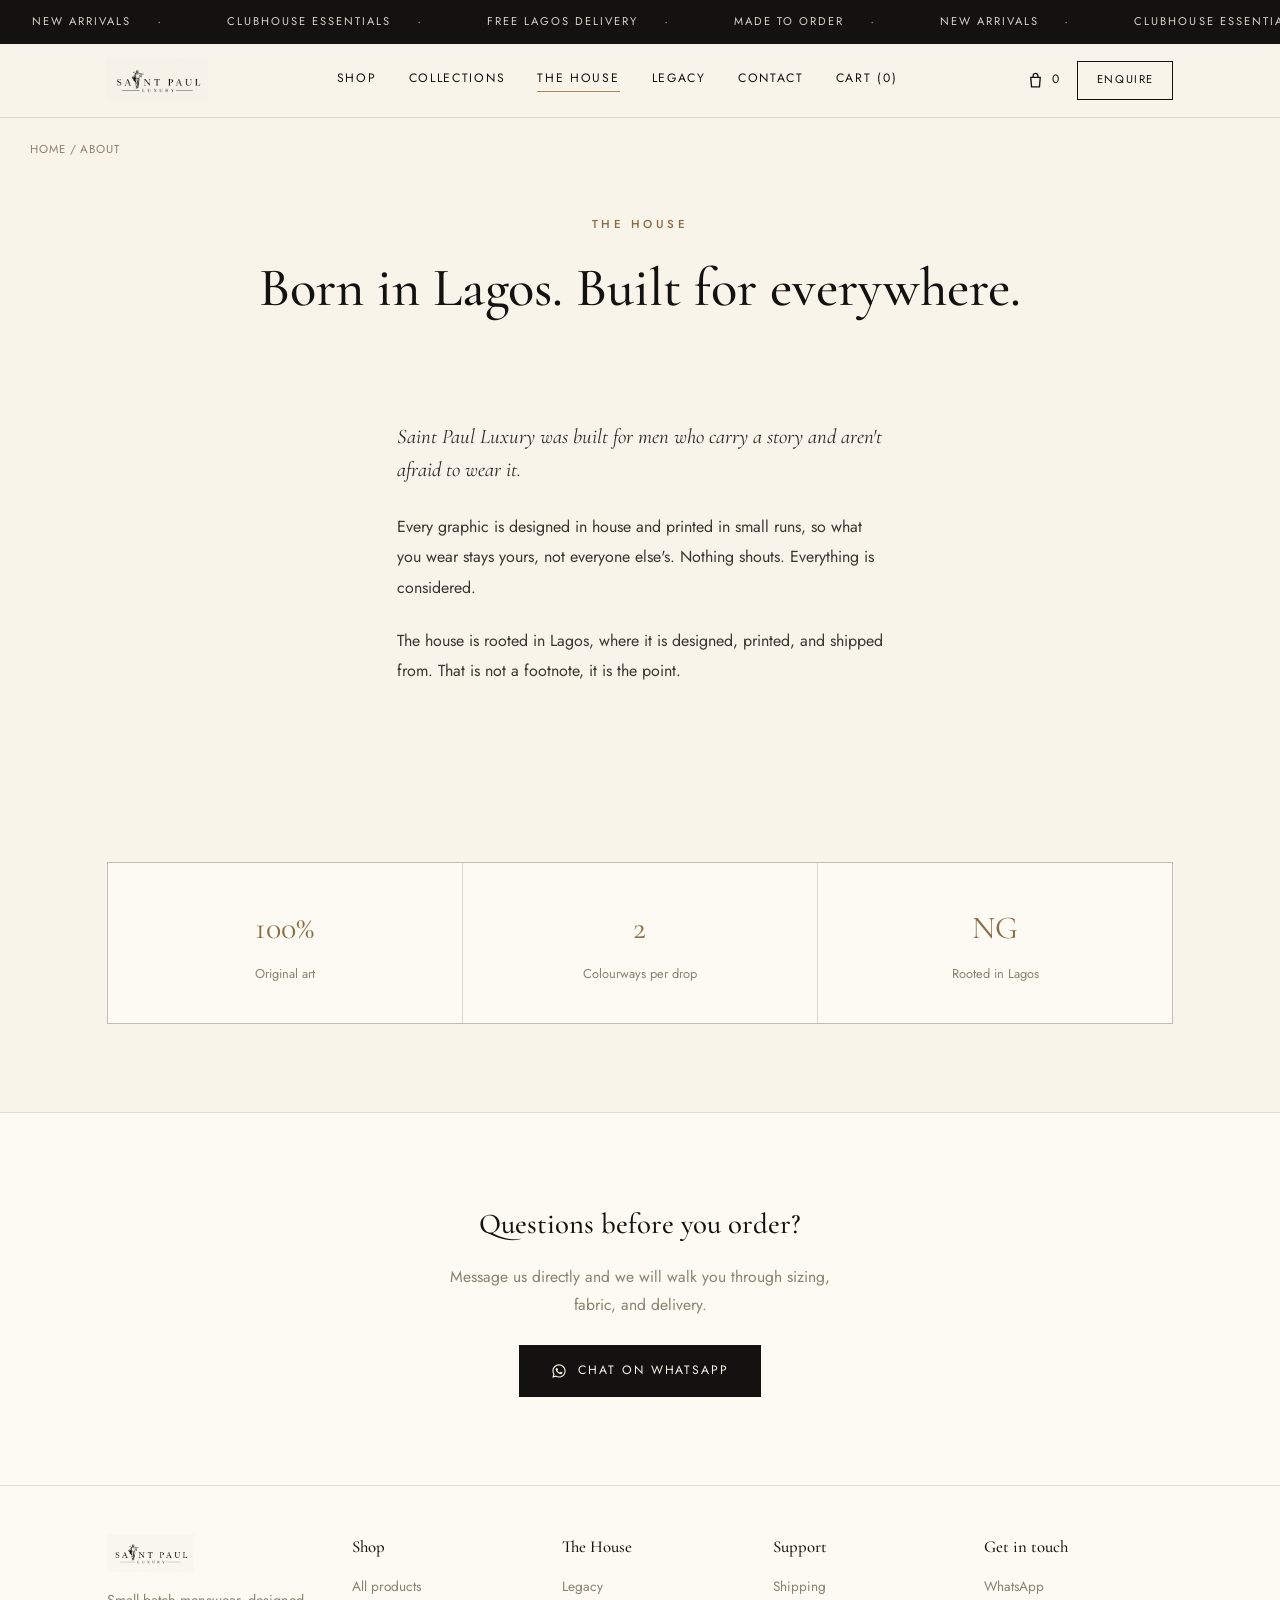
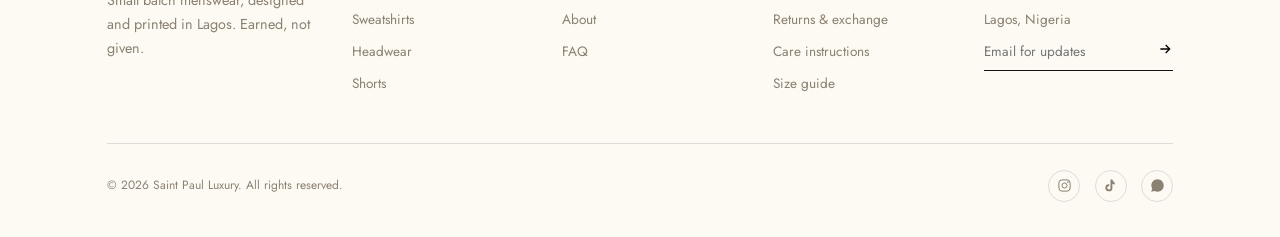
==== about.html @ 24fced13 "Add files via upload" ====
<!DOCTYPE html>
<html lang="en">
<head>
<meta charset="UTF-8">
<meta name="viewport" content="width=device-width, initial-scale=1.0">
<title>About | Saint Paul Luxury</title>
<meta name="description" content="Saint Paul Luxury is a small-batch menswear house designed and printed in Lagos.">
<meta property="og:title" content="About | Saint Paul Luxury">
<meta property="og:description" content="Saint Paul Luxury is a small-batch menswear house designed and printed in Lagos.">
<meta property="og:type" content="website">
<meta property="og:image" content="assets/images/emblem-master.png">
<meta name="twitter:card" content="summary_large_image">
<link rel="preconnect" href="https://fonts.googleapis.com">
<link rel="preconnect" href="https://fonts.gstatic.com" crossorigin>
<link href="https://fonts.googleapis.com/css2?family=Cormorant+Garamond:ital,wght@0,400;0,500;0,600;1,400;1,500&family=Jost:wght@300;400;500;600&display=swap" rel="stylesheet">
<link rel="stylesheet" href="assets/style.css">

</head>
<body>
<a class="skip-link" href="#main">Skip to content</a>
<div class="announce" aria-hidden="true">
  <div class="announce-track">
    <span>New arrivals</span><span>Clubhouse essentials</span><span>Free Lagos delivery</span><span>Made to order</span>
    <span>New arrivals</span><span>Clubhouse essentials</span><span>Free Lagos delivery</span><span>Made to order</span>
  </div>
</div>
<header>
  <div class="container">
    <nav>
      <a class="nav-mark" href="index.html" aria-label="Saint Paul Luxury home">
        <img src="assets/images/logo.png" alt="Saint Paul Luxury">
      </a>
      <div class="nav-links" id="navLinks">
        <a href="shop.html">Shop</a>
        <a href="shop.html">Collections</a>
        <a href="about.html" aria-current="page">The House</a>
        <a href="legacy.html">Legacy</a>
        <a href="https://wa.me/2347046672338" target="_blank" rel="noopener">Contact</a>
        <a href="cart.html">Cart (<span data-cart-count>0</span>)</a>
      </div>
      <div class="nav-right">
        <a class="cart-link" href="cart.html" aria-label="View cart">
          <svg viewBox="0 0 24 24" width="19" height="19" fill="none" stroke="currentColor" stroke-width="1.7"><path d="M6 8h12l-1 12H7L6 8Z"/><path d="M9 8V6a3 3 0 0 1 6 0v2"/></svg>
          <span data-cart-count>0</span>
        </a>
        <a class="nav-cta" href="https://wa.me/2347046672338" target="_blank" rel="noopener">Enquire</a>
        <button class="menu-toggle" id="menuToggle" aria-label="Open menu" aria-expanded="false" aria-controls="navLinks"><span></span><span></span><span></span></button>
      </div>
    </nav>
  </div>
</header>

<main id="main">

<div class="container breadcrumb"><a href="index.html">Home</a> / About</div>
<section class="page-hero" style="padding-bottom:0;">
  <span class="eyebrow">The House</span>
  <h1 class="display">Born in Lagos. Built for everywhere.</h1>
</section>

<section class="reveal">
  <div class="container" style="max-width:640px;">
    <p style="font-family:'Cormorant Garamond',serif; font-style:italic; font-size:1.3rem; line-height:1.6; color:#2a2825;">Saint Paul Luxury was built for men who carry a story and aren't afraid to wear it.</p>
    <p style="margin-top:1.6rem; color:#3a3733; font-size:1rem; line-height:1.9;">Every graphic is designed in house and printed in small runs, so what you wear stays yours, not everyone else's. Nothing shouts. Everything is considered.</p>
    <p style="margin-top:1.4rem; color:#3a3733; font-size:1rem; line-height:1.9;">The house is rooted in Lagos, where it is designed, printed, and shipped from. That is not a footnote, it is the point.</p>
  </div>
</section>

<section class="reveal">
  <div class="container">
    <div class="proof-grid" style="grid-template-columns:repeat(3,1fr);">
      <div class="proof-tile" style="aspect-ratio:auto; padding:2.4rem 1.4rem;">
        <p style="font-family:'Cormorant Garamond',serif; font-size:2rem; color:var(--gold-deep); max-width:none;">100%</p>
        <p style="max-width:none;">Original art</p>
      </div>
      <div class="proof-tile" style="aspect-ratio:auto; padding:2.4rem 1.4rem;">
        <p style="font-family:'Cormorant Garamond',serif; font-size:2rem; color:var(--gold-deep); max-width:none;">2</p>
        <p style="max-width:none;">Colourways per drop</p>
      </div>
      <div class="proof-tile" style="aspect-ratio:auto; padding:2.4rem 1.4rem;">
        <p style="font-family:'Cormorant Garamond',serif; font-size:2rem; color:var(--gold-deep); max-width:none;">NG</p>
        <p style="max-width:none;">Rooted in Lagos</p>
      </div>
    </div>
  </div>
</section>

<section class="reveal" style="background:var(--paper); border-top:1px solid var(--line); text-align:center;">
  <div class="container" style="max-width:560px;">
    <h2 class="display" style="font-size:1.8rem; margin-bottom:1rem;">Questions before you order?</h2>
    <p style="color:var(--stone); font-size:0.98rem; line-height:1.8;">Message us directly and we will walk you through sizing, fabric, and delivery.</p>
    <a class="btn btn-dark" href="https://wa.me/2347046672338" target="_blank" rel="noopener" style="margin-top:1.6rem;"><svg viewBox="0 0 24 24" fill="currentColor"><path d="M12.04 2C6.58 2 2.13 6.45 2.13 11.91c0 1.75.46 3.45 1.32 4.95L2 22l5.29-1.39a9.9 9.9 0 0 0 4.75 1.21h.01c5.46 0 9.9-4.45 9.9-9.91C21.96 6.45 17.51 2 12.04 2m0 18.13h-.01a8.2 8.2 0 0 1-4.19-1.15l-.3-.18-3.12.82.83-3.04-.2-.31a8.2 8.2 0 0 1-1.26-4.36c0-4.54 3.7-8.24 8.26-8.24 2.2 0 4.27.86 5.83 2.42a8.18 8.18 0 0 1 2.42 5.83c0 4.55-3.71 8.25-8.26 8.25m4.52-6.16c-.25-.12-1.47-.72-1.69-.81-.23-.08-.4-.12-.56.13-.17.25-.64.81-.79.97-.14.17-.29.19-.54.06-.25-.12-1.05-.38-1.99-1.22-.74-.65-1.23-1.46-1.38-1.71-.14-.25-.02-.38.11-.5.11-.11.25-.29.37-.43.13-.14.17-.25.25-.41.08-.17.04-.31-.02-.44-.06-.12-.56-1.34-.76-1.84-.2-.48-.41-.42-.56-.42-.14-.01-.31-.01-.48-.01-.17 0-.44.06-.67.31-.23.25-.87.85-.87 2.08 0 1.22.89 2.4 1.02 2.57.12.17 1.75 2.67 4.24 3.74.59.26 1.05.41 1.41.52.59.19 1.13.16 1.55.1.47-.07 1.47-.6 1.68-1.18.21-.58.21-1.08.14-1.18-.06-.11-.23-.17-.48-.29"/></svg> Chat on WhatsApp</a>
  </div>
</section>

</main>
<footer>
  <div class="container">
    <div class="foot-top">
      <div class="foot-brand">
        <img src="assets/images/logo.png" alt="Saint Paul Luxury">
        <p>Small batch menswear, designed and printed in Lagos. Earned, not given.</p>
      </div>
      <div class="foot-col">
        <h4>Shop</h4>
        <a href="shop.html">All products</a>
        <a href="shop.html?category=Sweatshirts">Sweatshirts</a>
        <a href="shop.html?category=Headwear">Headwear</a>
        <a href="shop.html?category=Shorts">Shorts</a>
      </div>
      <div class="foot-col">
        <h4>The House</h4>
        <a href="legacy.html">Legacy</a>
        <a href="about.html">About</a>
        <a href="info.html#faq">FAQ</a>
      </div>
      <div class="foot-col">
        <h4>Support</h4>
        <a href="info.html#shipping">Shipping</a>
        <a href="info.html#returns">Returns &amp; exchange</a>
        <a href="info.html#care">Care instructions</a>
        <a href="info.html#size-guide">Size guide</a>
      </div>
      <div class="foot-col">
        <h4>Get in touch</h4>
        <a href="https://wa.me/2347046672338" target="_blank" rel="noopener">WhatsApp</a>
        <span>Lagos, Nigeria</span>
        <div class="foot-newsletter">
          <label for="newsletter-email" class="sr-only" style="position:absolute;left:-9999px;">Email address</label>
          <input id="newsletter-email" type="email" placeholder="Email for updates" aria-label="Email for updates">
          <button type="button" aria-label="Subscribe">
            <svg viewBox="0 0 24 24" width="16" height="16" fill="none" stroke="currentColor" stroke-width="2"><path d="M5 12h14M13 6l6 6-6 6"/></svg>
          </button>
        </div>
      </div>
    </div>
    <div class="foot-bottom">
      <span>&copy; 2026 Saint Paul Luxury. All rights reserved.</span>
      <div class="foot-social">
        <a href="https://www.instagram.com/saint.paulluxury" target="_blank" rel="noopener" aria-label="Instagram">
          <svg viewBox="0 0 24 24" fill="none" stroke="currentColor" stroke-width="1.6"><rect x="3" y="3" width="18" height="18" rx="5"/><circle cx="12" cy="12" r="4"/><circle cx="17.5" cy="6.5" r="0.6" fill="currentColor"/></svg>
        </a>
        <a href="https://www.tiktok.com/@saint.paul.luxury" target="_blank" rel="noopener" aria-label="TikTok">
          <svg viewBox="0 0 24 24" fill="currentColor"><path d="M16.6 5.1c-.9-.6-1.5-1.6-1.6-2.7h-3v13.4a2.6 2.6 0 1 1-1.9-2.5v-3.1a5.6 5.6 0 1 0 4.9 5.6V9.3a6.9 6.9 0 0 0 3.9 1.2V7.5a4 4 0 0 1-2.3-2.4Z"/></svg>
        </a>
        <a href="https://wa.me/2347046672338" target="_blank" rel="noopener" aria-label="WhatsApp">
          <svg viewBox="0 0 24 24" fill="currentColor"><path d="M12.04 2C6.58 2 2.13 6.45 2.13 11.91c0 1.75.46 3.45 1.32 4.95L2 22l5.29-1.39a9.9 9.9 0 0 0 4.75 1.21h.01c5.46 0 9.9-4.45 9.9-9.91C21.96 6.45 17.51 2 12.04 2"/></svg>
        </a>
      </div>
    </div>
  </div>
</footer>

<script src="assets/products.js"></script>
<script src="assets/main.js"></script>

</body>
</html>
---- assets/style.css ----
:root{
  --ink:#141210;
  --ivory:#F8F4EA;
  --paper:#FCFAF3;
  --gold:#A9865B;
  --gold-deep:#8A6C45;
  --stone:#8B8172;
  --line: rgba(20,18,16,0.13);
  --line-ivory: rgba(248,244,234,0.2);
  --maxw:1220px;
}
*{margin:0;padding:0;box-sizing:border-box;}
html{scroll-behavior:smooth;}
body{
  background:var(--ivory);
  color:var(--ink);
  font-family:'Jost', sans-serif;
  font-weight:400;
  overflow-x:hidden;
  -webkit-font-smoothing:antialiased;
  line-height:1.6;
}
::selection{background:var(--gold); color:var(--ivory);}
a{color:inherit; text-decoration:none;}
img{display:block; max-width:100%;}
button{font-family:inherit; cursor:pointer; background:none; border:none;}
ul{list-style:none;}

.container{width:100%; max-width:var(--maxw); margin:0 auto; padding:0 6vw;}
.display{font-family:'Cormorant Garamond', serif; font-weight:500;}
.eyebrow{font-size:0.72rem; letter-spacing:0.3em; text-transform:uppercase; color:var(--gold-deep); font-weight:500;}

.divider{display:flex; align-items:center; justify-content:center; gap:0.9rem; margin:1.1rem 0;}
.divider span.rule{width:36px; height:1px; background:var(--gold);}
.divider span.mark{color:var(--gold); font-size:0.9rem;}

.reveal{opacity:0; transform:translateY(24px); transition:opacity 0.9s cubic-bezier(0.16,1,0.3,1), transform 0.9s cubic-bezier(0.16,1,0.3,1);}
.reveal.is-visible{opacity:1; transform:translateY(0);}
@media (prefers-reduced-motion: reduce){.reveal{opacity:1; transform:none; transition:none;} html{scroll-behavior:auto;}}

:focus-visible{outline:2px solid var(--gold-deep); outline-offset:3px;}
.skip-link{
  position:absolute; left:-999px; top:0; background:var(--ink); color:var(--ivory);
  padding:0.8rem 1.4rem; z-index:1000; font-size:0.85rem;
}
.skip-link:focus{left:1rem; top:1rem;}

/* ---------- ANNOUNCE ---------- */
.announce{
  background:var(--ink); color:var(--ivory);
  font-size:0.7rem; letter-spacing:0.18em; text-transform:uppercase;
  padding:0.65rem 0; overflow:hidden; white-space:nowrap;
}
.announce-track{display:inline-flex; animation:scrollBar 26s linear infinite;}
.announce span{padding:0 2rem; display:inline-flex; align-items:center; gap:1.6rem; color:rgba(248,244,234,0.85);}
.announce span::after{content:'\00b7'; color:var(--gold); font-size:0.9rem;}
@keyframes scrollBar{from{transform:translateX(0);} to{transform:translateX(-50%);}}

/* ---------- HEADER / NAV ---------- */
header{
  position:sticky; top:0; z-index:100;
  background:rgba(248,244,234,0.94);
  backdrop-filter:blur(10px);
  border-bottom:1px solid var(--line);
}
nav{display:flex; align-items:center; justify-content:space-between; padding:0.9rem 0; gap:1rem;}
.nav-mark{display:flex; align-items:center; gap:0.7rem;}
.nav-mark img{height:44px; width:auto;}
.nav-links{display:flex; gap:2rem; font-size:0.76rem; letter-spacing:0.14em; text-transform:uppercase; align-items:center;}
.nav-links a{position:relative; padding-bottom:4px;}
.nav-links a::after{content:''; position:absolute; left:0; bottom:0; width:0; height:1px; background:var(--gold); transition:width 0.35s ease;}
.nav-links a:hover::after, .nav-links a[aria-current="page"]::after{width:100%;}
.nav-right{display:flex; align-items:center; gap:1.1rem;}
.nav-cta{
  display:flex; align-items:center; gap:0.5rem;
  font-size:0.7rem; letter-spacing:0.14em; text-transform:uppercase;
  border:1px solid var(--ink); padding:0.6rem 1.15rem;
  transition:background 0.3s ease, color 0.3s ease;
  white-space:nowrap;
}
.nav-cta:hover{background:var(--ink); color:var(--ivory);}
.cart-link{position:relative; display:flex; align-items:center; gap:0.4rem; font-size:0.76rem; letter-spacing:0.1em; text-transform:uppercase;}
.cart-count{
  background:var(--ink); color:var(--ivory); border-radius:999px;
  font-size:0.66rem; min-width:18px; height:18px; display:inline-flex;
  align-items:center; justify-content:center; padding:0 5px;
}
.menu-toggle{display:none; padding:6px;}
.menu-toggle span{display:block; width:22px; height:1px; background:var(--ink); margin:5px 0;}

@media (max-width:900px){
  .nav-links{
    display:none; position:fixed; top:58px; left:0; right:0; bottom:0;
    background:rgba(248,244,234,0.98); flex-direction:column; align-items:flex-start;
    padding:2rem 6vw; gap:1.8rem; font-size:1rem; z-index:150; overflow-y:auto;
  }
  .nav-links.open{display:flex;}
  .menu-toggle{display:block;}
}

/* ---------- BREADCRUMB ---------- */
.breadcrumb{font-size:0.72rem; letter-spacing:0.08em; text-transform:uppercase; color:var(--stone); padding:1.4rem 0 0;}
.breadcrumb a:hover{color:var(--gold-deep);}

/* ---------- PAGE HERO (inner pages) ---------- */
.page-hero{padding:3.2rem 0 2.6rem; text-align:center;}
.page-hero h1{font-size:clamp(2.2rem, 5vw, 3.4rem); margin-top:0.6rem;}
.page-hero p.lead{font-family:'Cormorant Garamond', serif; font-style:italic; font-size:1.2rem; color:var(--stone); max-width:44ch; margin:0.8rem auto 0;}

section{padding:5.5rem 0;}
@media (max-width:700px){ section{padding:3.6rem 0;} }

/* ---------- FOOTER ---------- */
footer{padding:3rem 0 2.2rem; border-top:1px solid var(--line); background:var(--paper);}
.foot-top{display:grid; grid-template-columns:1.2fr repeat(4, 1fr); gap:2.4rem; padding-bottom:2.4rem; border-bottom:1px solid var(--line);}
.foot-brand img{height:38px; margin-bottom:1rem;}
.foot-brand p{color:var(--stone); font-size:0.9rem; max-width:32ch; line-height:1.7;}
.foot-col h4{font-family:'Cormorant Garamond', serif; font-size:1.05rem; font-weight:500; margin-bottom:1rem;}
.foot-col a, .foot-col span{display:block; font-size:0.85rem; color:var(--stone); margin-bottom:0.65rem;}
.foot-col a:hover{color:var(--gold-deep);}
.foot-newsletter{display:flex; gap:0.6rem; margin-top:0.4rem; border-bottom:1px solid var(--ink); padding-bottom:0.5rem; max-width:260px;}
.foot-newsletter input{flex:1; border:none; background:none; outline:none; font-family:'Jost',sans-serif; font-size:0.85rem;}
.foot-bottom{display:flex; flex-wrap:wrap; align-items:center; justify-content:space-between; gap:1rem; padding-top:1.6rem; font-size:0.75rem; color:var(--stone);}
.foot-social{display:flex; gap:0.9rem;}
.foot-social a{
  width:32px; height:32px; border:1px solid var(--line); border-radius:50%;
  display:flex; align-items:center; justify-content:center;
  transition:background 0.3s ease, color 0.3s ease;
}
.foot-social a:hover{background:var(--ink); color:var(--ivory);}
.foot-social svg{width:15px; height:15px;}

@media (max-width:900px){
  .foot-top{grid-template-columns:1fr 1fr; row-gap:2rem;}
}
@media (max-width:560px){
  .foot-top{grid-template-columns:1fr;}
}

/* ---------- BUTTONS ---------- */
.btn{
  display:inline-flex; align-items:center; gap:0.7rem;
  padding:1rem 2rem; font-size:0.76rem; letter-spacing:0.16em; text-transform:uppercase;
  transition:background 0.3s ease, color 0.3s ease, transform 0.3s ease, border-color 0.3s ease;
}
.btn-dark{background:var(--ink); color:var(--ivory);}
.btn-dark:hover{background:var(--gold-deep); transform:translateY(-2px);}
.btn-outline{border:1px solid var(--ink); color:var(--ink);}
.btn-outline:hover{background:var(--ink); color:var(--ivory);}
.btn[disabled]{opacity:0.4; cursor:not-allowed; pointer-events:none;}
.btn svg{width:16px; height:16px;}

/* ---------- SHOP GRID ---------- */
.shop-toolbar{display:flex; flex-wrap:wrap; align-items:center; justify-content:space-between; gap:1.2rem; margin-bottom:2.6rem;}
.filter-tabs{display:flex; gap:0.5rem; flex-wrap:wrap;}
.filter-tabs button{
  font-size:0.72rem; letter-spacing:0.1em; text-transform:uppercase;
  padding:0.55rem 1.1rem; border:1px solid var(--line); color:var(--stone);
  transition:all 0.25s ease;
}
.filter-tabs button.active, .filter-tabs button:hover{border-color:var(--ink); color:var(--ink);}
.result-count{font-size:0.78rem; color:var(--stone);}

.product-grid{display:grid; grid-template-columns:repeat(2, 1fr); gap:2.6rem 2rem;}
@media (min-width:760px){.product-grid{grid-template-columns:repeat(3, 1fr);}}
@media (min-width:1100px){.product-grid{grid-template-columns:repeat(4, 1fr);}}

.product-card{display:block;}
.product-card .thumb{
  aspect-ratio:4/5; background:var(--paper); border:1px solid var(--line);
  overflow:hidden; position:relative;
}
.product-card .thumb img{width:100%; height:100%; object-fit:cover; transition:transform 0.5s cubic-bezier(0.16,1,0.3,1), opacity 0.4s ease;}
.product-card .thumb img.alt-img{position:absolute; inset:0; opacity:0;}
.product-card:hover .thumb img.main-img{opacity:0;}
.product-card:hover .thumb img.alt-img{opacity:1;}
.product-card .avail-tag{
  position:absolute; top:12px; left:12px; background:var(--paper); border:1px solid var(--line);
  font-size:0.62rem; letter-spacing:0.1em; text-transform:uppercase; padding:0.3rem 0.65rem;
}
.product-card .info{padding-top:1rem;}
.product-card .cat{font-size:0.68rem; letter-spacing:0.1em; text-transform:uppercase; color:var(--stone);}
.product-card h3{font-family:'Cormorant Garamond', serif; font-size:1.25rem; font-weight:500; margin-top:0.3rem;}
.product-card .price{color:var(--gold-deep); margin-top:0.3rem; font-size:0.95rem;}

/* ---------- PRODUCT DETAIL ---------- */
.pdp{display:grid; grid-template-columns:1.1fr 0.9fr; gap:4vw; align-items:flex-start;}
@media (max-width:900px){.pdp{grid-template-columns:1fr; gap:2rem;}}

.pdp-gallery-main{aspect-ratio:4/5; background:var(--paper); border:1px solid var(--line); overflow:hidden; margin-bottom:0.8rem;}
.pdp-gallery-main img{width:100%; height:100%; object-fit:cover;}
.pdp-thumbs{display:flex; gap:0.7rem;}
.pdp-thumbs button{width:74px; height:92px; border:1px solid var(--line); overflow:hidden; padding:0; opacity:0.6; transition:opacity 0.25s ease, border-color 0.25s ease;}
.pdp-thumbs button.active{opacity:1; border-color:var(--ink);}
.pdp-thumbs img{width:100%; height:100%; object-fit:cover;}

.pdp-info .cat{font-size:0.72rem; letter-spacing:0.12em; text-transform:uppercase; color:var(--stone);}
.pdp-info h1{font-size:clamp(1.9rem,3.4vw,2.5rem); margin-top:0.5rem;}
.pdp-price{color:var(--gold-deep); font-size:1.25rem; margin-top:0.6rem;}
.pdp-desc{margin-top:1.3rem; color:#3a3733; font-size:0.98rem; line-height:1.85; max-width:48ch;}

.option-block{margin-top:1.8rem;}
.option-label{display:flex; justify-content:space-between; align-items:center; font-size:0.72rem; letter-spacing:0.1em; text-transform:uppercase; color:var(--stone); margin-bottom:0.7rem;}
.option-label a{color:var(--gold-deep); text-decoration:underline; text-underline-offset:3px;}
.swatches, .size-row{display:flex; gap:0.6rem; flex-wrap:wrap;}
.swatch{padding:0.55rem 1rem; border:1px solid var(--line); font-size:0.78rem; transition:all 0.2s ease;}
.swatch.active{border-color:var(--ink); background:var(--ink); color:var(--ivory);}
.size-btn{width:48px; height:44px; border:1px solid var(--line); font-size:0.78rem; transition:all 0.2s ease;}
.size-btn.active{border-color:var(--ink); background:var(--ink); color:var(--ivory);}
.size-btn[disabled]{opacity:0.35; text-decoration:line-through; cursor:not-allowed;}

.qty-row{display:flex; align-items:center; gap:0; border:1px solid var(--line); width:fit-content; margin-top:0.4rem;}
.qty-row button{width:38px; height:42px; font-size:1rem;}
.qty-row span{width:40px; text-align:center; font-size:0.9rem;}

.pdp-actions{display:flex; flex-wrap:wrap; gap:0.9rem; margin-top:1.8rem;}
.form-note{font-size:0.78rem; color:var(--stone); margin-top:0.9rem; min-height:1.2em;}

.accordion{margin-top:2.4rem; border-top:1px solid var(--line);}
.accordion-item{border-bottom:1px solid var(--line);}
.accordion-item button{
  width:100%; display:flex; justify-content:space-between; align-items:center;
  padding:1.1rem 0; font-size:0.85rem; letter-spacing:0.04em; text-align:left;
}
.accordion-item button .icon{transition:transform 0.3s ease; font-size:1.1rem; color:var(--gold-deep);}
.accordion-item[data-open="true"] .icon{transform:rotate(45deg);}
.accordion-panel{max-height:0; overflow:hidden; transition:max-height 0.35s ease;}
.accordion-panel p, .accordion-panel ul{padding:0 0 1.2rem; color:var(--stone); font-size:0.9rem; line-height:1.75;}
.accordion-panel ul{padding-left:1.1rem; list-style:disc;}

/* ---------- CART / CHECKOUT ---------- */
.cart-table{width:100%; border-collapse:collapse;}
.cart-row{display:grid; grid-template-columns:90px 1fr auto auto auto; gap:1.2rem; align-items:center; padding:1.4rem 0; border-bottom:1px solid var(--line);}
.cart-row img{width:90px; height:110px; object-fit:cover; border:1px solid var(--line);}
.cart-row .name{font-family:'Cormorant Garamond', serif; font-size:1.15rem;}
.cart-row .meta{font-size:0.78rem; color:var(--stone); margin-top:0.2rem;}
.cart-row .remove{font-size:0.72rem; color:var(--stone); text-decoration:underline; text-underline-offset:3px; margin-top:0.4rem;}
.cart-summary{background:var(--paper); border:1px solid var(--line); padding:2rem; margin-top:0; align-self:flex-start;}
.summary-row{display:flex; justify-content:space-between; font-size:0.92rem; padding:0.5rem 0;}
.summary-row.total{border-top:1px solid var(--line); margin-top:0.6rem; padding-top:1rem; font-size:1.05rem; color:var(--gold-deep);}
.empty-state{text-align:center; padding:4rem 0; color:var(--stone);}
.empty-state .display{font-size:1.6rem; color:var(--ink); margin-bottom:0.6rem;}

@media (max-width:700px){
  .cart-row{grid-template-columns:70px 1fr; grid-template-areas:"img name" "img meta" "img actions"; row-gap:0.3rem;}
  .cart-row img{grid-area:img;}
}

/* ---------- FAQ / INFO ---------- */
.info-grid{display:grid; grid-template-columns:1fr 2fr; gap:4vw;}
@media (max-width:800px){.info-grid{grid-template-columns:1fr;}}
.info-nav{position:sticky; top:90px; align-self:flex-start;}
.info-nav a{display:block; padding:0.6rem 0; font-size:0.85rem; color:var(--stone); border-bottom:1px solid var(--line);}
.info-nav a:hover{color:var(--gold-deep);}
.info-block{margin-bottom:3.2rem; scroll-margin-top:90px;}
.info-block h2{font-size:1.6rem; margin-bottom:1rem;}
.info-block p, .info-block li{color:#3a3733; font-size:0.95rem; line-height:1.85;}
.info-block ul{padding-left:1.2rem; list-style:disc; margin-top:0.6rem;}
.size-table{width:100%; border-collapse:collapse; margin-top:1rem; font-size:0.88rem;}
.size-table th, .size-table td{border:1px solid var(--line); padding:0.7rem 0.9rem; text-align:left;}
.size-table th{background:var(--paper); font-weight:500;}
.placeholder-note{font-size:0.8rem; color:var(--gold-deep); font-style:italic; margin-top:0.5rem;}

/* ---------- MARQUEE ---------- */
.marquee{border-top:1px solid var(--line); border-bottom:1px solid var(--line); padding:1.3rem 0; overflow:hidden; white-space:nowrap;}
.marquee-track{display:inline-flex; animation:scroll 30s linear infinite;}
.marquee span{font-family:'Cormorant Garamond', serif; font-style:italic; font-size:1.08rem; color:var(--stone); padding:0 2.2rem; display:inline-flex; align-items:center; gap:2.2rem;}
.marquee span::after{content:'\2766'; color:var(--gold); font-style:normal; font-size:0.8rem;}
@keyframes scroll{from{transform:translateX(0);} to{transform:translateX(-50%);}}

/* ---------- SOCIAL PROOF ---------- */
.proof-grid{display:grid; grid-template-columns:repeat(2,1fr); gap:1px; background:var(--line); border:1px solid var(--line);}
@media (min-width:760px){.proof-grid{grid-template-columns:repeat(4,1fr);}}
.proof-tile{background:var(--paper); aspect-ratio:1/1; display:flex; flex-direction:column; align-items:center; justify-content:center; gap:0.7rem; padding:1.4rem; text-align:center;}
.proof-tile svg{width:28px; height:28px; color:var(--gold-deep);}
.proof-tile p{font-size:0.8rem; color:var(--stone); max-width:20ch;}

.toast{
  position:fixed; bottom:1.6rem; left:50%; transform:translate(-50%, 120%);
  background:var(--ink); color:var(--ivory); padding:0.9rem 1.6rem; font-size:0.85rem;
  transition:transform 0.35s cubic-bezier(0.16,1,0.3,1); z-index:300;
}
.toast.show{transform:translate(-50%, 0);}
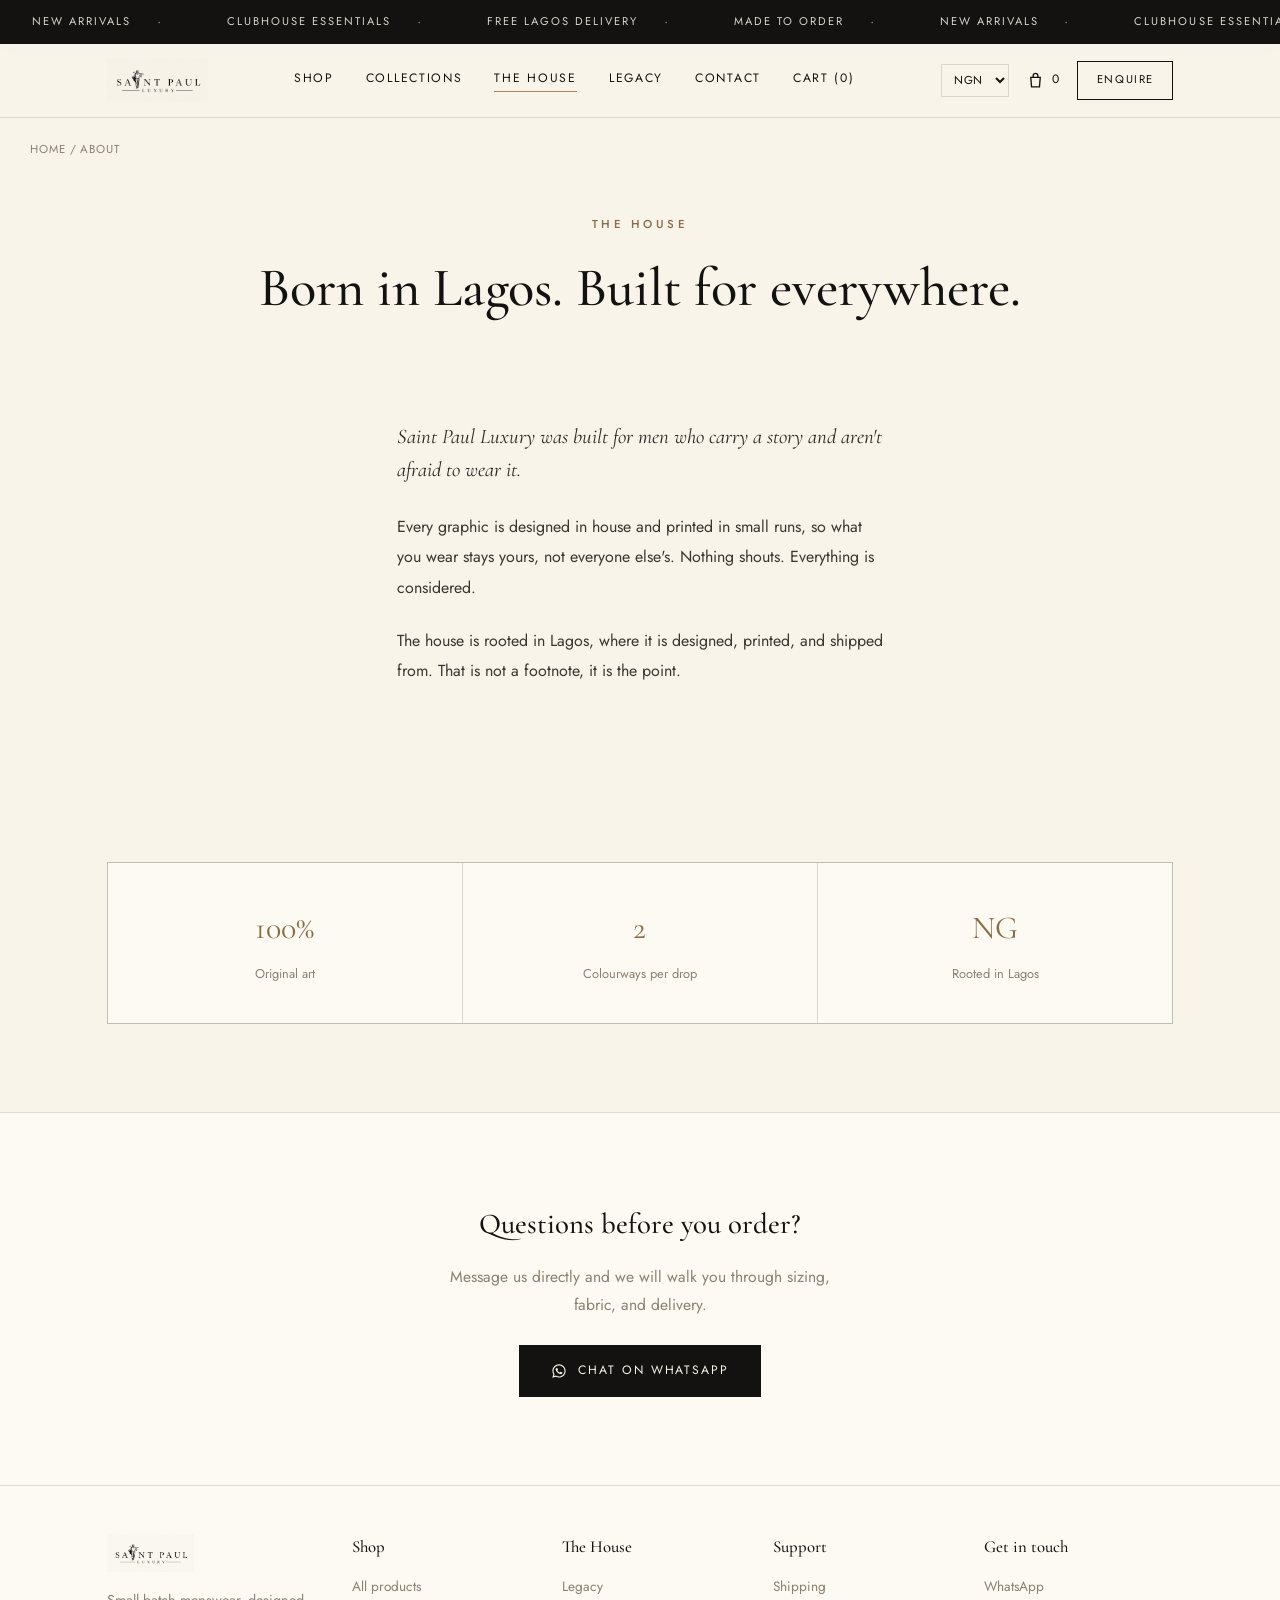
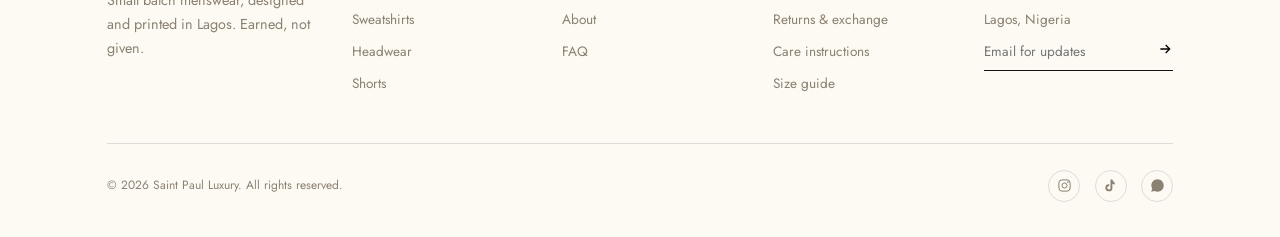
==== commit e69cb9e3: "Add currency display feature across all pages Wires in assets/currency.js (an informational "approx " ====
--- a/about.html
+++ b/about.html
@@ -10,6 +10,9 @@
 <meta property="og:type" content="website">
 <meta property="og:image" content="assets/images/emblem-master.png">
 <meta name="twitter:card" content="summary_large_image">
+<link rel="icon" type="image/png" sizes="32x32" href="assets/images/favicon-32.png">
+<link rel="icon" type="image/png" sizes="16x16" href="assets/images/favicon-16.png">
+<link rel="apple-touch-icon" sizes="180x180" href="assets/images/favicon-180.png">
 <link rel="preconnect" href="https://fonts.googleapis.com">
 <link rel="preconnect" href="https://fonts.gstatic.com" crossorigin>
 <link href="https://fonts.googleapis.com/css2?family=Cormorant+Garamond:ital,wght@0,400;0,500;0,600;1,400;1,500&family=Jost:wght@300;400;500;600&display=swap" rel="stylesheet">
@@ -39,6 +42,7 @@
         <a href="cart.html">Cart (<span data-cart-count>0</span>)</a>
       </div>
       <div class="nav-right">
+        <span data-currency-switcher aria-label="Currency"></span>
         <a class="cart-link" href="cart.html" aria-label="View cart">
           <svg viewBox="0 0 24 24" width="19" height="19" fill="none" stroke="currentColor" stroke-width="1.7"><path d="M6 8h12l-1 12H7L6 8Z"/><path d="M9 8V6a3 3 0 0 1 6 0v2"/></svg>
           <span data-cart-count>0</span>
@@ -153,6 +157,7 @@
 
 <script src="assets/products.js"></script>
 <script src="assets/main.js"></script>
+<script src="assets/currency.js"></script>
 
 </body>
 </html>
--- a/assets/style.css
+++ b/assets/style.css
@@ -281,3 +281,53 @@
   transition:transform 0.35s cubic-bezier(0.16,1,0.3,1); z-index:300;
 }
 .toast.show{transform:translate(-50%, 0);}
+
+/* ---------- COSMIC STARS (restrained) ---------- */
+/* A handful of faint marks on dark sections only, never a starfield.
+   Static, low opacity, decorative, purely atmospheric. */
+.stars-host{position:relative; isolation:isolate;}
+.stars-bg{
+  position:absolute; inset:0; width:100%; height:100%;
+  pointer-events:none; z-index:0;
+}
+.stars-host > .container{position:relative; z-index:1;}
+
+/* ---------- CHECKOUT ---------- */
+.checkout-grid{display:grid; grid-template-columns:1.3fr 0.9fr; gap:4vw; align-items:flex-start;}
+@media (max-width:900px){.checkout-grid{grid-template-columns:1fr;}}
+.checkout-step{margin-bottom:2.4rem;}
+.checkout-step h2{font-size:1.2rem; margin-bottom:1.1rem; display:flex; align-items:center; gap:0.6rem;}
+.checkout-step .step-num{
+  width:26px; height:26px; border-radius:50%; border:1px solid var(--ink);
+  display:inline-flex; align-items:center; justify-content:center; font-size:0.8rem;
+  font-family:'Cormorant Garamond',serif;
+}
+.field-row{display:grid; grid-template-columns:1fr 1fr; gap:1rem; margin-bottom:1rem;}
+@media (max-width:520px){.field-row{grid-template-columns:1fr;}}
+.field{display:flex; flex-direction:column; gap:0.4rem;}
+.field label{font-size:0.72rem; letter-spacing:0.08em; text-transform:uppercase; color:var(--stone);}
+.field input, .field select, .field textarea{
+  border:1px solid var(--line); background:var(--paper); padding:0.75rem 0.9rem;
+  font-family:'Jost',sans-serif; font-size:0.92rem; color:var(--ink);
+}
+.field input:focus, .field select:focus, .field textarea:focus{outline:2px solid var(--gold-deep); outline-offset:1px;}
+.payment-option{
+  border:1px solid var(--line); padding:1.2rem; margin-bottom:0.8rem; display:flex;
+  align-items:flex-start; gap:0.9rem; cursor:pointer;
+}
+.payment-option[data-disabled="true"]{opacity:0.55; cursor:not-allowed;}
+.payment-option input[type="radio"]{margin-top:0.2rem;}
+.payment-option .label{font-size:0.95rem; font-weight:500;}
+.payment-option .note{font-size:0.8rem; color:var(--stone); margin-top:0.3rem;}
+.preorder-tag{
+  display:inline-block; font-size:0.62rem; letter-spacing:0.1em; text-transform:uppercase;
+  border:1px solid var(--gold); color:var(--gold-deep); padding:0.25rem 0.55rem; margin-left:0.5rem;
+}
+.order-summary-row{display:flex; justify-content:space-between; padding:0.6rem 0; border-bottom:1px solid var(--line); font-size:0.88rem;}
+.checkout-error{color:#8a3a2e; font-size:0.82rem; margin-top:0.6rem; min-height:1.2em;}
+.price-fx{display:block; font-size:0.78em; color:var(--stone); margin-top:0.15rem;}
+.currency-select{
+  font-family:inherit; font-size:0.72rem; letter-spacing:0.08em; text-transform:uppercase;
+  border:1px solid var(--line); background:var(--ivory); color:var(--ink);
+  padding:0.4rem 0.5rem; cursor:pointer;
+}
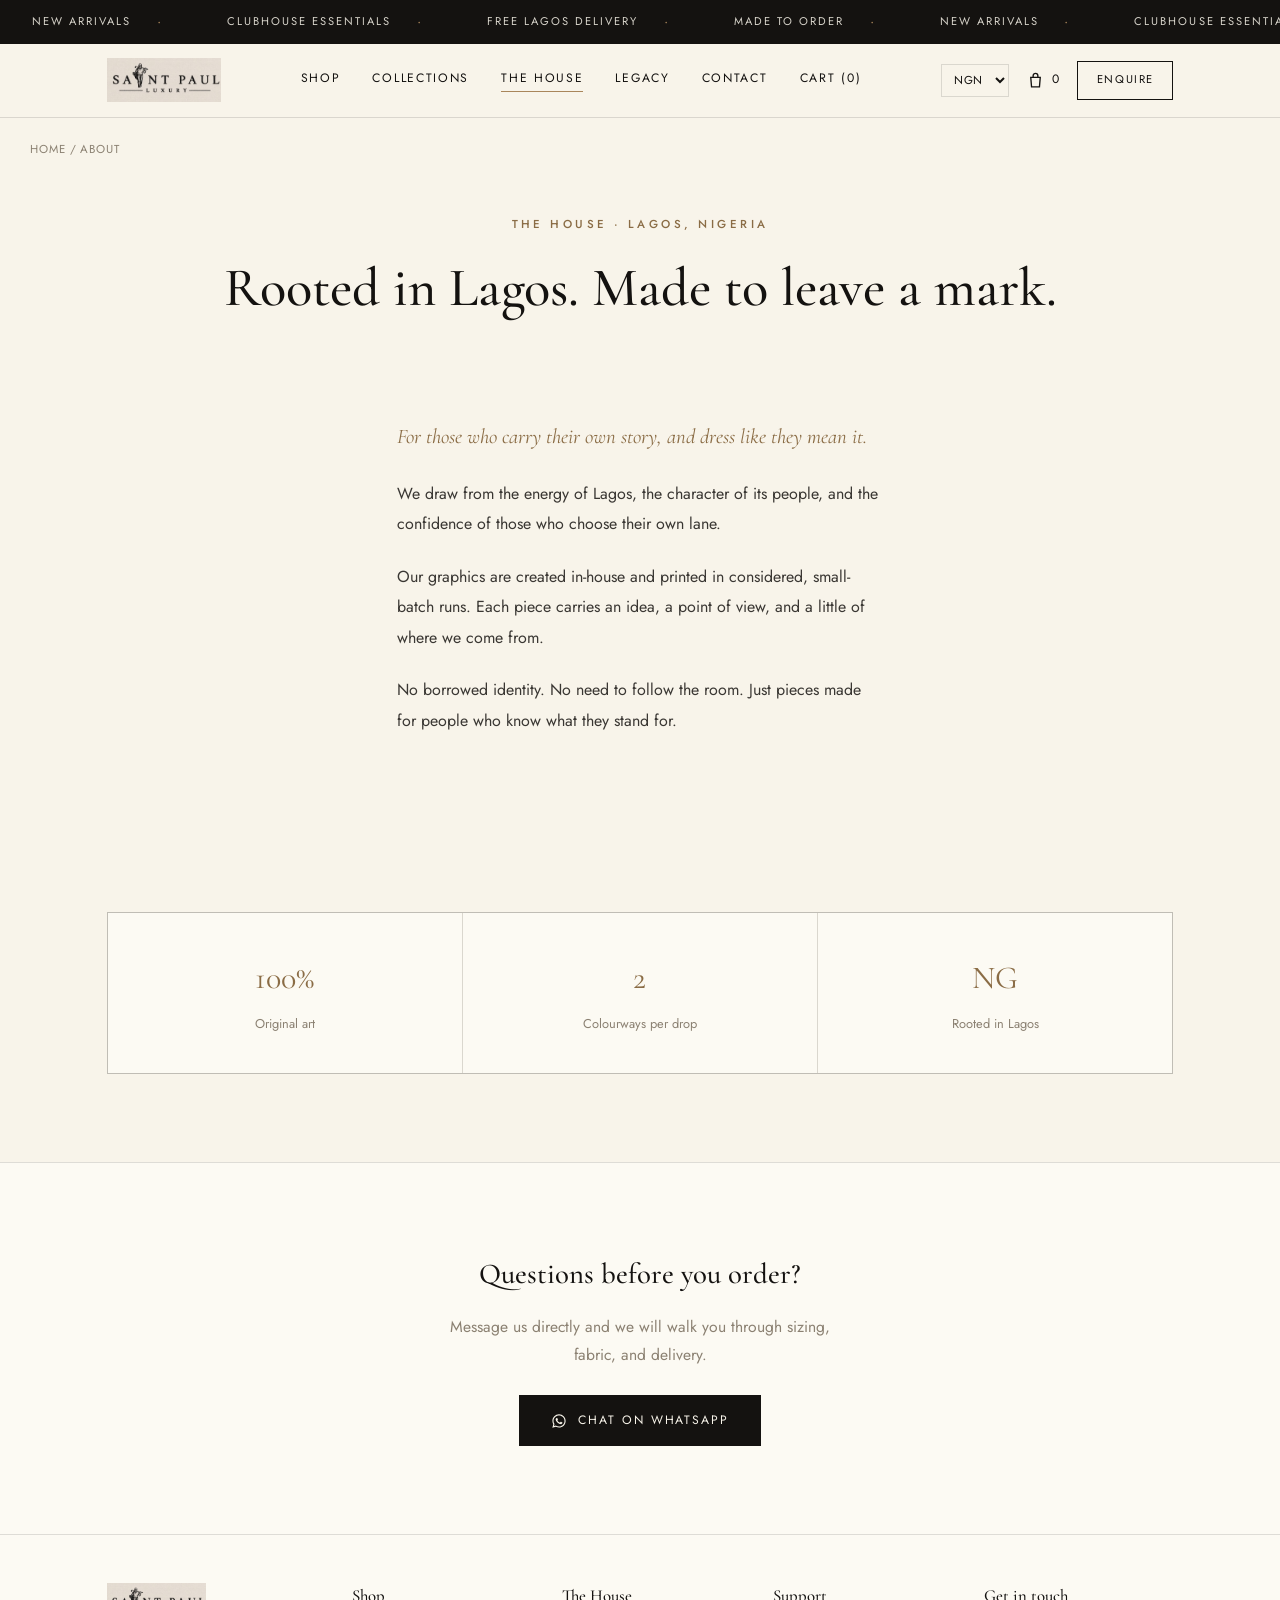
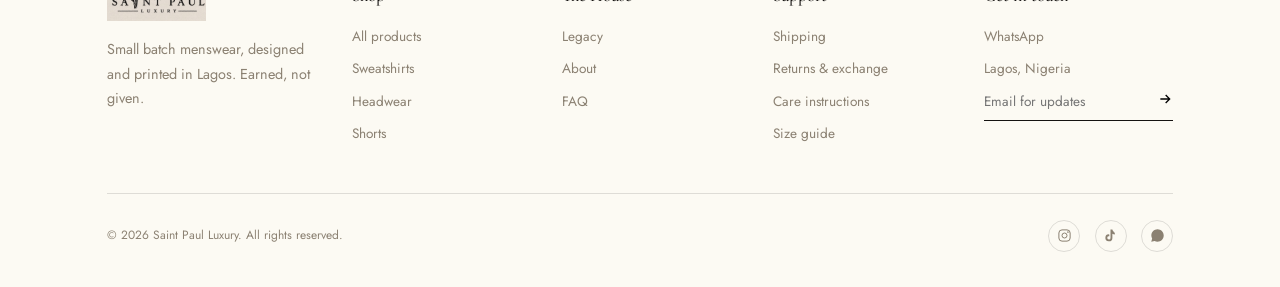
==== commit 404f4c64: "Add multi-currency support (EUR/CAD) and refresh House copy - currency.js: support EUR (Eurozone cou" ====
--- a/about.html
+++ b/about.html
@@ -58,15 +58,16 @@
 
 <div class="container breadcrumb"><a href="index.html">Home</a> / About</div>
 <section class="page-hero" style="padding-bottom:0;">
-  <span class="eyebrow">The House</span>
-  <h1 class="display">Born in Lagos. Built for everywhere.</h1>
+  <span class="eyebrow">The House · Lagos, Nigeria</span>
+  <h1 class="display">Rooted in Lagos. Made to leave a mark.</h1>
 </section>
 
 <section class="reveal">
   <div class="container" style="max-width:640px;">
-    <p style="font-family:'Cormorant Garamond',serif; font-style:italic; font-size:1.3rem; line-height:1.6; color:#2a2825;">Saint Paul Luxury was built for men who carry a story and aren't afraid to wear it.</p>
-    <p style="margin-top:1.6rem; color:#3a3733; font-size:1rem; line-height:1.9;">Every graphic is designed in house and printed in small runs, so what you wear stays yours, not everyone else's. Nothing shouts. Everything is considered.</p>
-    <p style="margin-top:1.4rem; color:#3a3733; font-size:1rem; line-height:1.9;">The house is rooted in Lagos, where it is designed, printed, and shipped from. That is not a footnote, it is the point.</p>
+    <p style="font-family:'Cormorant Garamond',serif; font-style:italic; font-size:1.3rem; line-height:1.6; color:var(--gold-deep);">For those who carry their own story, and dress like they mean it.</p>
+    <p style="margin-top:1.6rem; color:#3a3733; font-size:1rem; line-height:1.9;">We draw from the energy of Lagos, the character of its people, and the confidence of those who choose their own lane.</p>
+    <p style="margin-top:1.4rem; color:#3a3733; font-size:1rem; line-height:1.9;">Our graphics are created in-house and printed in considered, small-batch runs. Each piece carries an idea, a point of view, and a little of where we come from.</p>
+    <p style="margin-top:1.4rem; color:#3a3733; font-size:1rem; line-height:1.9;">No borrowed identity. No need to follow the room. Just pieces made for people who know what they stand for.</p>
   </div>
 </section>
 
--- a/assets/style.css
+++ b/assets/style.css
@@ -325,7 +325,34 @@
 }
 .order-summary-row{display:flex; justify-content:space-between; padding:0.6rem 0; border-bottom:1px solid var(--line); font-size:0.88rem;}
 .checkout-error{color:#8a3a2e; font-size:0.82rem; margin-top:0.6rem; min-height:1.2em;}
-.price-fx{display:block; font-size:0.78em; color:var(--stone); margin-top:0.15rem;}
+.price-row{display:flex; align-items:baseline; gap:0.6rem; flex-wrap:wrap; margin-top:0.3rem;}
+.price-row.pdp-price{margin-top:0.6rem;}
+.price-sale{color:var(--gold-deep); font-weight:500;}
+.price-compare{color:var(--stone); text-decoration:line-through; font-size:0.86em;}
+.discount-badge{
+  display:inline-block; font-size:0.62rem; letter-spacing:0.08em; text-transform:uppercase;
+  background:var(--gold-deep); color:var(--ivory); padding:0.25rem 0.55rem;
+}
+/* Default (NGN active, or currency.js hasn't run / failed): .price-ngn is
+   just an inert wrapper around the existing price markup, visually
+   identical to before currency.js ran. */
+.price-ngn{display:contents;}
+
+/* A non-NGN currency is active: the converted estimate becomes the
+   prominent figure, the real NGN amount (what's actually charged) stays
+   visible underneath, smaller. */
+[data-ngn].has-fx{display:flex; flex-direction:column; gap:0.15rem;}
+.has-fx .price-ngn{
+  display:flex; align-items:baseline; gap:0.5rem; flex-wrap:wrap; order:2;
+  font-size:0.74em; color:var(--stone);
+}
+.has-fx .price-ngn .price-sale{color:var(--stone); font-weight:400;}
+.has-fx .price-fx{
+  order:1; display:block; font-size:1.08em; font-weight:500;
+  color:var(--gold-deep); margin-top:0;
+}
+p.pdp-price.has-fx{font-size:1rem;}
+p.pdp-price.has-fx .price-fx{font-size:1.25rem;}
 .currency-select{
   font-family:inherit; font-size:0.72rem; letter-spacing:0.08em; text-transform:uppercase;
   border:1px solid var(--line); background:var(--ivory); color:var(--ink);
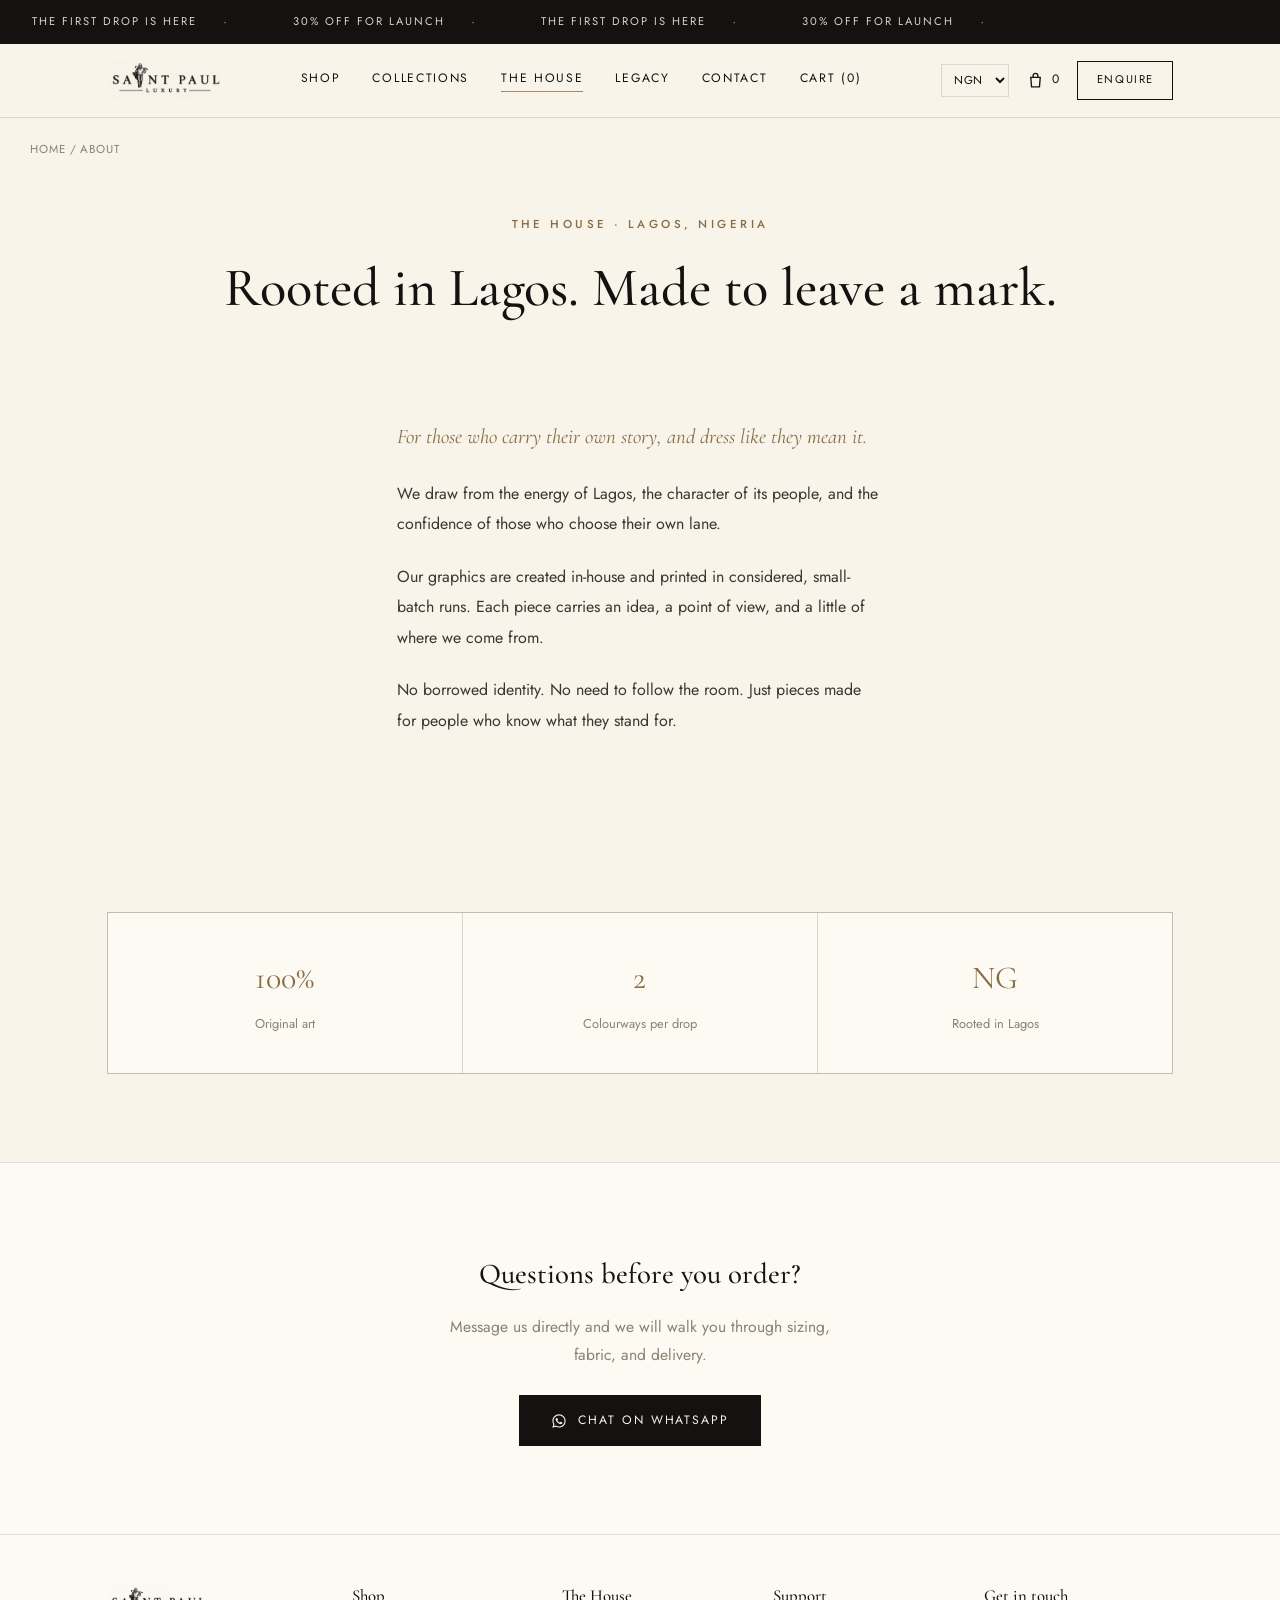
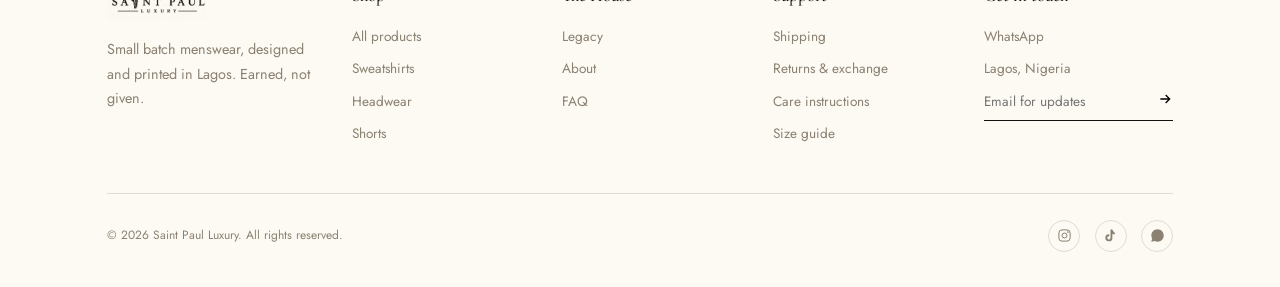
==== commit 4d41cc30: "Add launch conversion copy across shop, product, and site-wide sections - Announcement bar (all 8 pa" ====
--- a/about.html
+++ b/about.html
@@ -23,8 +23,8 @@
 <a class="skip-link" href="#main">Skip to content</a>
 <div class="announce" aria-hidden="true">
   <div class="announce-track">
-    <span>New arrivals</span><span>Clubhouse essentials</span><span>Free Lagos delivery</span><span>Made to order</span>
-    <span>New arrivals</span><span>Clubhouse essentials</span><span>Free Lagos delivery</span><span>Made to order</span>
+    <span>The First Drop Is Here</span><span>30% Off For Launch</span>
+    <span>The First Drop Is Here</span><span>30% Off For Launch</span>
   </div>
 </div>
 <header>
--- a/assets/style.css
+++ b/assets/style.css
@@ -147,6 +147,8 @@
 .btn-dark:hover{background:var(--gold-deep); transform:translateY(-2px);}
 .btn-outline{border:1px solid var(--ink); color:var(--ink);}
 .btn-outline:hover{background:var(--ink); color:var(--ivory);}
+.btn-outline-light{border:1px solid var(--ivory); color:var(--ivory);}
+.btn-outline-light:hover{background:var(--ivory); color:var(--ink); transform:translateY(-2px);}
 .btn[disabled]{opacity:0.4; cursor:not-allowed; pointer-events:none;}
 .btn svg{width:16px; height:16px;}
 
@@ -182,6 +184,15 @@
 .product-card .cat{font-size:0.68rem; letter-spacing:0.1em; text-transform:uppercase; color:var(--stone);}
 .product-card h3{font-family:'Cormorant Garamond', serif; font-size:1.25rem; font-weight:500; margin-top:0.3rem;}
 .product-card .price{color:var(--gold-deep); margin-top:0.3rem; font-size:0.95rem;}
+.product-card .card-tagline{
+  font-family:'Cormorant Garamond', serif; font-style:italic; font-size:0.86rem;
+  color:var(--stone); margin-top:0.4rem; line-height:1.5;
+}
+.product-card .card-cta{
+  display:inline-block; margin-top:0.7rem; font-size:0.66rem; letter-spacing:0.14em; text-transform:uppercase;
+  color:var(--gold-deep); border-bottom:1px solid transparent; transition:border-color 0.25s ease;
+}
+.product-card:hover .card-cta{border-color:var(--gold-deep);}
 
 /* ---------- PRODUCT DETAIL ---------- */
 .pdp{display:grid; grid-template-columns:1.1fr 0.9fr; gap:4vw; align-items:flex-start;}
@@ -195,9 +206,18 @@
 .pdp-thumbs img{width:100%; height:100%; object-fit:cover;}
 
 .pdp-info .cat{font-size:0.72rem; letter-spacing:0.12em; text-transform:uppercase; color:var(--stone);}
-.pdp-info h1{font-size:clamp(1.9rem,3.4vw,2.5rem); margin-top:0.5rem;}
+.pdp-info h2{font-family:'Cormorant Garamond', serif; font-weight:500; font-size:clamp(1.9rem,3.4vw,2.5rem); margin-top:0.5rem;}
 .pdp-price{color:var(--gold-deep); font-size:1.25rem; margin-top:0.6rem;}
 .pdp-desc{margin-top:1.3rem; color:#3a3733; font-size:0.98rem; line-height:1.85; max-width:48ch;}
+.pdp-offer{
+  margin-top:1.4rem; padding:1rem 1.2rem; background:var(--paper); border:1px solid var(--line);
+  border-left:3px solid var(--gold-deep); max-width:48ch;
+}
+.pdp-offer-label{
+  display:block; font-size:0.66rem; letter-spacing:0.16em; text-transform:uppercase; color:var(--gold-deep); font-weight:500;
+}
+.pdp-offer p{margin-top:0.4rem; font-size:0.9rem; color:#3a3733; line-height:1.6;}
+.pdp-offer strong{color:var(--gold-deep);}
 
 .option-block{margin-top:1.8rem;}
 .option-label{display:flex; justify-content:space-between; align-items:center; font-size:0.72rem; letter-spacing:0.1em; text-transform:uppercase; color:var(--stone); margin-bottom:0.7rem;}
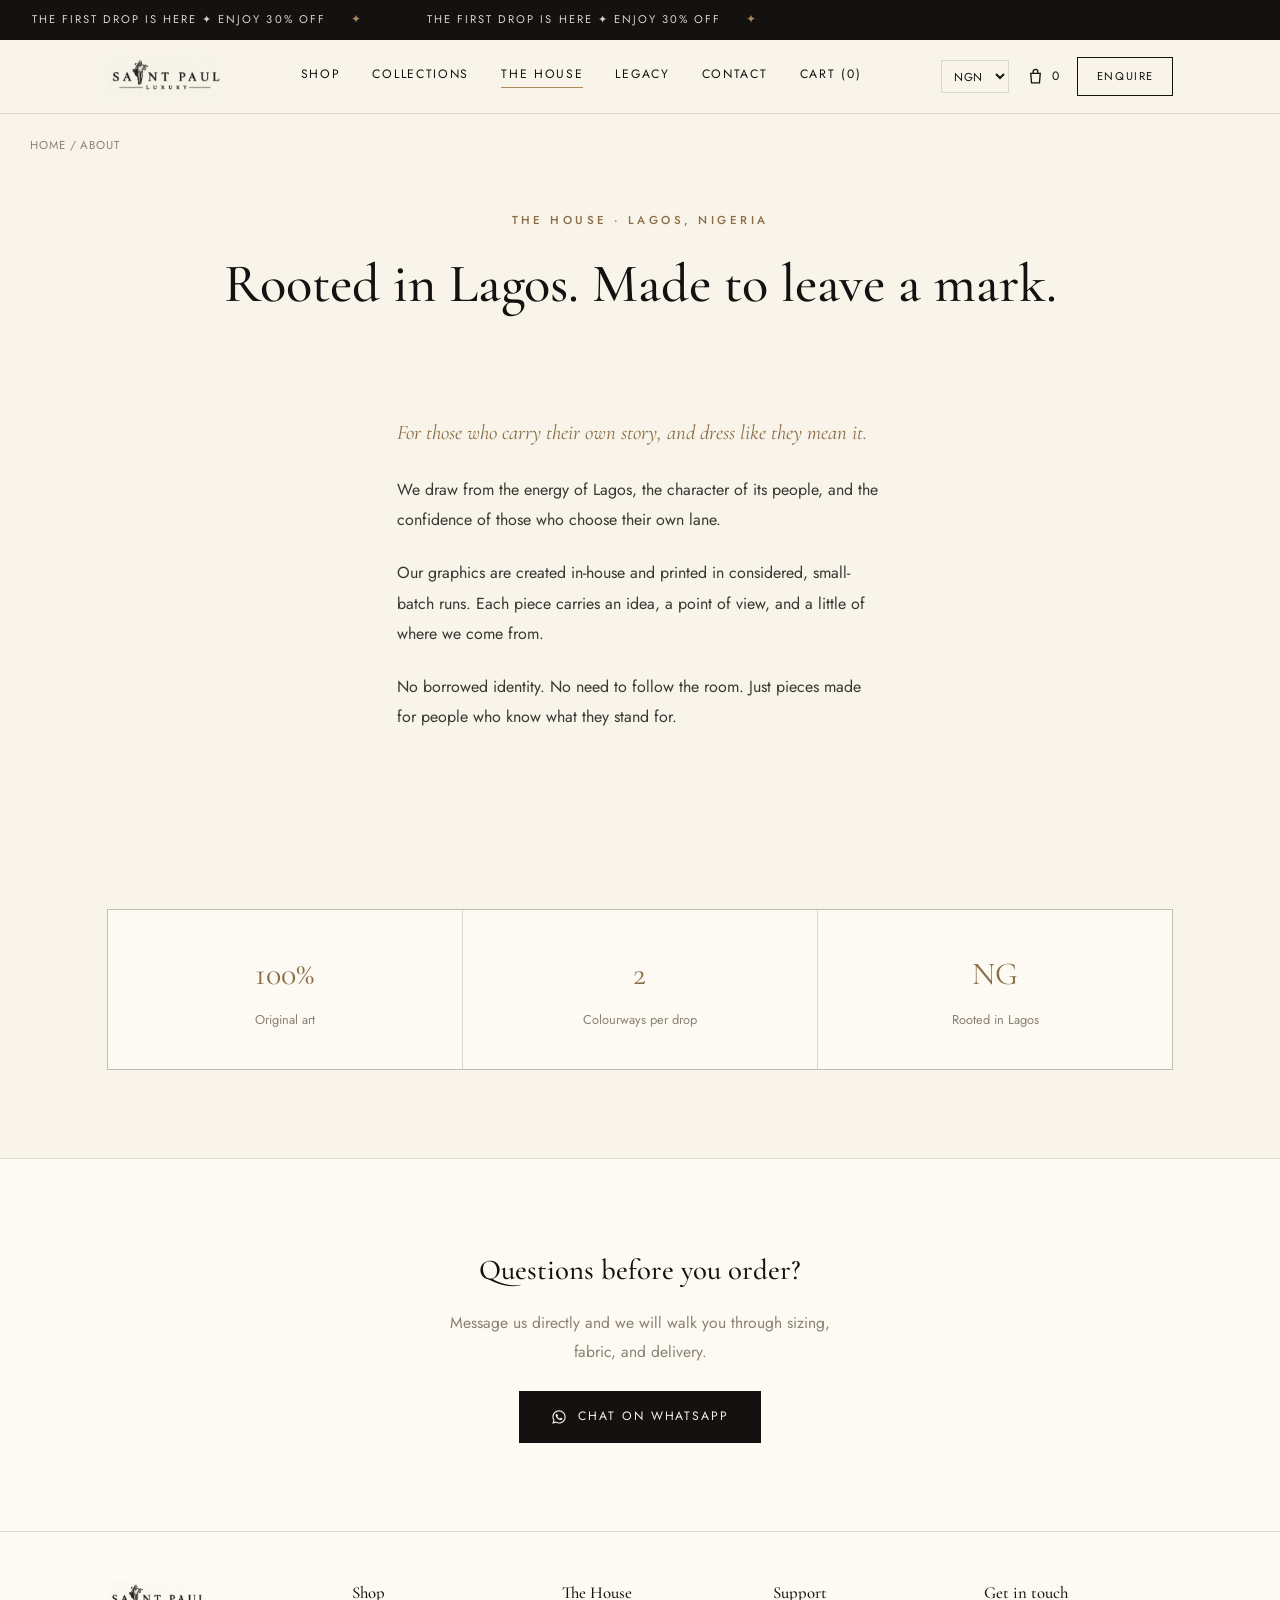
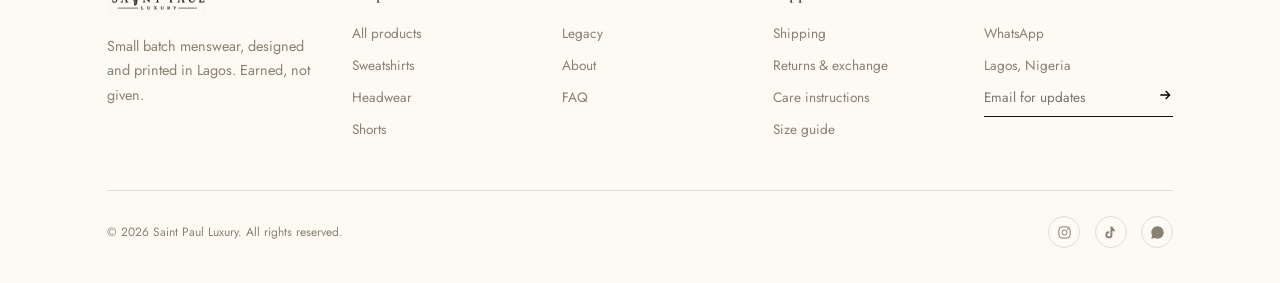
==== commit fb3482da: "Art-direct the shop page as a single-product editorial spotlight Replaces the generic four-card grid" ====
--- a/about.html
+++ b/about.html
@@ -23,8 +23,8 @@
 <a class="skip-link" href="#main">Skip to content</a>
 <div class="announce" aria-hidden="true">
   <div class="announce-track">
-    <span>The First Drop Is Here</span><span>30% Off For Launch</span>
-    <span>The First Drop Is Here</span><span>30% Off For Launch</span>
+    <span>The First Drop Is Here &#10022; Enjoy 30% Off</span>
+    <span>The First Drop Is Here &#10022; Enjoy 30% Off</span>
   </div>
 </div>
 <header>
--- a/assets/style.css
+++ b/assets/style.css
@@ -7,6 +7,14 @@
   --stone:#8B8172;
   --line: rgba(20,18,16,0.13);
   --line-ivory: rgba(248,244,234,0.2);
+  /* Sampled from the garment photography (olive sweatshirt hem) and tuned
+     for UI legibility; burgundy has no source photo, chosen to sit quietly
+     alongside gold/ink. Both are used sparingly, not as section washes. */
+  --olive:#4B5236;
+  --olive-deep:#363B26;
+  --burgundy:#6E2A34;
+  --burgundy-deep:#551F27;
+  --cream-swatch:#E7DBBF;
   --maxw:1220px;
 }
 *{margin:0;padding:0;box-sizing:border-box;}
@@ -51,10 +59,13 @@
   font-size:0.7rem; letter-spacing:0.18em; text-transform:uppercase;
   padding:0.65rem 0; overflow:hidden; white-space:nowrap;
 }
-.announce-track{display:inline-flex; animation:scrollBar 26s linear infinite;}
+.announce-track{display:inline-flex; animation:scrollBar 34s linear infinite;}
 .announce span{padding:0 2rem; display:inline-flex; align-items:center; gap:1.6rem; color:rgba(248,244,234,0.85);}
-.announce span::after{content:'\00b7'; color:var(--gold); font-size:0.9rem;}
+.announce span::after{content:'\2726'; color:var(--gold); font-size:0.76rem;}
 @keyframes scrollBar{from{transform:translateX(0);} to{transform:translateX(-50%);}}
+@media (prefers-reduced-motion: reduce){
+  .announce-track, .marquee-track{animation:none;}
+}
 
 /* ---------- HEADER / NAV ---------- */
 header{
@@ -152,6 +163,118 @@
 .btn[disabled]{opacity:0.4; cursor:not-allowed; pointer-events:none;}
 .btn svg{width:16px; height:16px;}
 
+/* ---------- SHOP INTRO (editorial) ---------- */
+.shop-intro{padding:3.4rem 0 4.4rem;}
+.shop-intro .container{
+  display:grid; grid-template-columns:0.92fr 1fr; gap:5vw; align-items:center;
+}
+@media (max-width:980px){
+  .shop-intro .container{grid-template-columns:1fr; gap:2.6rem;}
+}
+.shop-intro-eyebrow{display:flex; flex-direction:column; gap:0.15rem; margin-bottom:1.3rem;}
+.shop-intro-eyebrow span{font-size:0.7rem; letter-spacing:0.28em; text-transform:uppercase; color:var(--stone);}
+.shop-intro-eyebrow span.accent{color:var(--gold-deep); font-weight:500;}
+.shop-intro h1{font-size:clamp(2.1rem,3.6vw,3.1rem); line-height:1.1; max-width:11ch;}
+.shop-intro-copy{
+  font-family:'Cormorant Garamond', serif; font-style:italic; font-size:1.12rem;
+  color:#3a3733; line-height:1.65; max-width:40ch; margin-top:1.1rem;
+}
+.shop-intro-offer{
+  margin-top:1.8rem; display:flex; align-items:center; gap:1rem; flex-wrap:wrap;
+  padding:0.9rem 0; border-top:1px solid var(--line); border-bottom:1px solid var(--line);
+}
+.shop-intro-offer .tag{
+  font-size:0.66rem; letter-spacing:0.16em; text-transform:uppercase; color:var(--burgundy);
+  border:1px solid var(--burgundy); padding:0.3rem 0.6rem;
+}
+.shop-intro-offer .price-compare{font-size:0.95rem;}
+.shop-intro-offer .price-sale{font-size:1.3rem;}
+.shop-intro-actions{display:flex; flex-wrap:wrap; gap:1rem; margin-top:1.9rem;}
+
+/* Two-image editorial collage: a dominant crop with a smaller offset crop
+   breaking its corner, framed in hairline rules (no shadows, no radius).
+   Editorial tags live in the surrounding gutter, never over the artwork. */
+.shop-intro-media{position:relative;}
+.collage{position:relative; max-width:440px; margin-left:auto;}
+.collage-primary{aspect-ratio:4/5; border:1px solid var(--line); overflow:hidden; background:var(--paper);}
+.collage-primary img{width:100%; height:100%; object-fit:cover;}
+.collage-secondary{
+  position:absolute; left:-8%; bottom:0; width:40%; aspect-ratio:4/5;
+  border:1px solid var(--line); overflow:hidden; background:var(--paper);
+  box-shadow:0 0 0 7px var(--ivory);
+}
+.collage-secondary img{width:100%; height:100%; object-fit:cover;}
+.editorial-tags{display:flex; justify-content:space-between; gap:1rem; margin-top:1.4rem; flex-wrap:wrap;}
+.editorial-tags span{font-size:0.64rem; letter-spacing:0.16em; text-transform:uppercase; color:var(--stone); white-space:nowrap;}
+@media (max-width:980px){
+  .collage{margin-left:0; margin-right:auto; max-width:420px;}
+}
+@media (max-width:560px){
+  .collage-secondary{left:-5%; width:44%;}
+}
+
+/* ---------- COLLECTION SPOTLIGHT ---------- */
+.spotlight-head{max-width:640px; margin-bottom:2.8rem;}
+.spotlight{display:grid; grid-template-columns:1.1fr 0.9fr; gap:4.5vw; align-items:flex-start;}
+@media (max-width:900px){.spotlight{grid-template-columns:1fr; gap:2rem;}}
+.spotlight-stage{
+  position:relative; aspect-ratio:4/5; background:var(--paper); border:1px solid var(--line);
+  overflow:hidden;
+}
+.spotlight-stage img{width:100%; height:100%; object-fit:cover; opacity:0; position:absolute; inset:0; transition:opacity 0.4s ease;}
+.spotlight-stage img.active{opacity:1;}
+.spotlight-view{
+  position:absolute; right:14px; bottom:14px; z-index:2;
+  display:flex; align-items:center; gap:0.5rem;
+  background:var(--ivory); border:1px solid var(--ink); padding:0.55rem 0.95rem;
+  font-size:0.68rem; letter-spacing:0.14em; text-transform:uppercase;
+  opacity:0; transform:translateY(6px); transition:opacity 0.3s ease, transform 0.3s ease;
+}
+.spotlight-stage:hover .spotlight-view, .spotlight-stage:focus-within .spotlight-view{opacity:1; transform:translateY(0);}
+.spotlight-info .cat{font-size:0.72rem; letter-spacing:0.12em; text-transform:uppercase; color:var(--stone);}
+.spotlight-info h3{font-family:'Cormorant Garamond', serif; font-weight:500; font-size:clamp(1.8rem,2.6vw,2.3rem); margin-top:0.5rem;}
+.spotlight-info .card-tagline{
+  font-family:'Cormorant Garamond', serif; font-style:italic; font-size:1rem;
+  color:#3a3733; margin-top:0.6rem; max-width:40ch; line-height:1.6;
+}
+.spotlight-info .price-row{margin-top:1.1rem; font-size:1.15rem;}
+.spotlight-colours{margin-top:1.7rem;}
+.spotlight-colours .option-label{font-size:0.72rem; letter-spacing:0.1em; text-transform:uppercase; color:var(--stone); margin-bottom:0.8rem;}
+.colour-dots{display:flex; gap:0.8rem;}
+.colour-dot{
+  width:34px; height:34px; border-radius:50%; border:1px solid var(--line);
+  padding:3px; position:relative; transition:border-color 0.2s ease;
+}
+.colour-dot span{display:block; width:100%; height:100%; border-radius:50%;}
+.colour-dot.active{border-color:var(--ink);}
+.colour-dot.active::after{
+  content:''; position:absolute; inset:-5px; border:1px solid var(--ink); border-radius:50%;
+}
+.spotlight-actions{display:flex; flex-wrap:wrap; gap:1rem; margin-top:2rem;}
+.spotlight-facts{margin-top:2.6rem; border-top:1px solid var(--line); max-width:42ch;}
+.spotlight-facts .fact{
+  display:grid; grid-template-columns:7.5rem 1fr; gap:1rem; padding:0.9rem 0;
+  border-bottom:1px solid var(--line); font-size:0.86rem;
+}
+.spotlight-facts dt{color:var(--stone); font-size:0.7rem; letter-spacing:0.08em; text-transform:uppercase; padding-top:0.1rem;}
+.spotlight-facts dd{color:#3a3733; line-height:1.6;}
+
+/* ---------- PROMO CLOSE ---------- */
+.promo-close{text-align:center;}
+.promo-close .eyebrow{color:var(--gold);}
+.promo-close h2{color:var(--ivory); font-size:clamp(1.9rem,4vw,2.5rem); margin-top:0.8rem; max-width:18ch; margin-left:auto; margin-right:auto;}
+.promo-close p.lead{
+  margin-top:1.1rem; color:rgba(248,244,234,0.75); font-size:1rem; line-height:1.8;
+  max-width:46ch; margin-left:auto; margin-right:auto;
+}
+.promo-close .promo-price{
+  display:flex; align-items:baseline; justify-content:center; gap:0.8rem; flex-wrap:wrap;
+  margin-top:1.8rem; font-size:1.3rem;
+}
+.promo-close .promo-price .price-compare{color:rgba(248,244,234,0.5); font-size:0.78em;}
+.promo-close .promo-price .price-sale{color:var(--ivory); font-weight:500;}
+.promo-close .promo-price .discount-badge{background:var(--burgundy); color:var(--ivory);}
+
 /* ---------- SHOP GRID ---------- */
 .shop-toolbar{display:flex; flex-wrap:wrap; align-items:center; justify-content:space-between; gap:1.2rem; margin-bottom:2.6rem;}
 .filter-tabs{display:flex; gap:0.5rem; flex-wrap:wrap;}
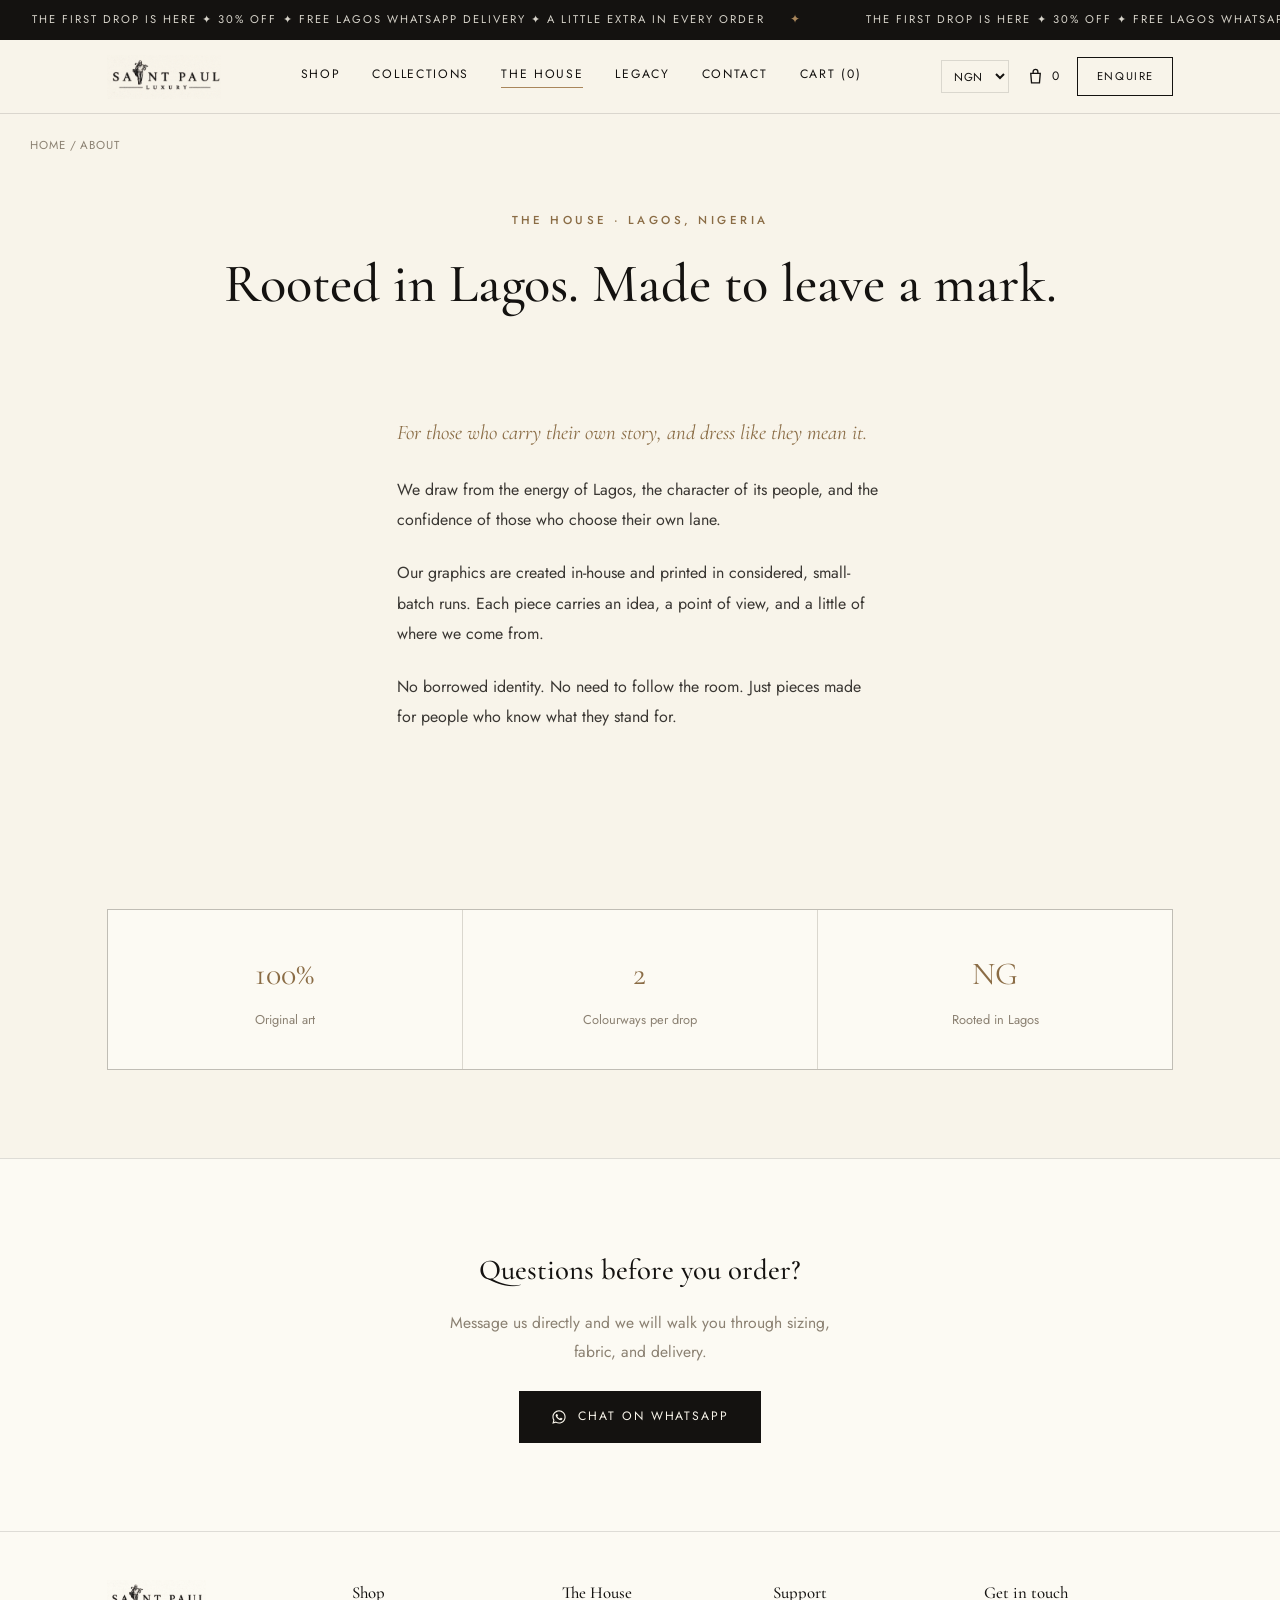
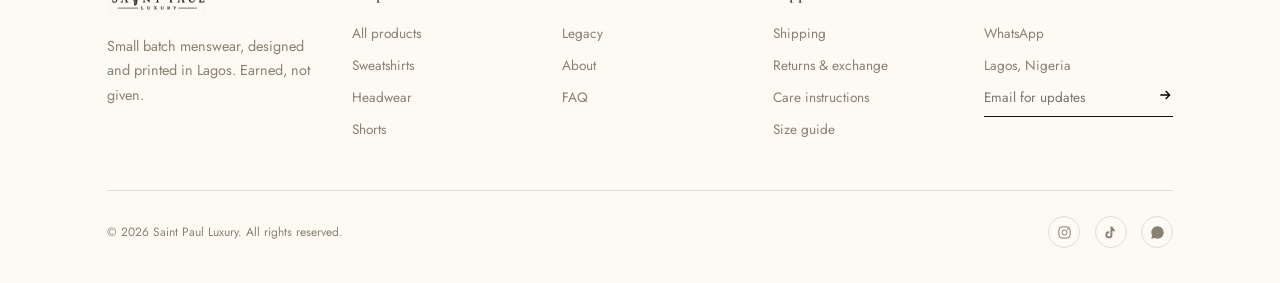
==== commit 50a970e1: "Add free Lagos delivery and complimentary gift offers, update WhatsApp messaging - Add a shared OFFE" ====
--- a/about.html
+++ b/about.html
@@ -22,9 +22,13 @@
 <body>
 <a class="skip-link" href="#main">Skip to content</a>
 <div class="announce" aria-hidden="true">
-  <div class="announce-track">
-    <span>The First Drop Is Here &#10022; Enjoy 30% Off</span>
-    <span>The First Drop Is Here &#10022; Enjoy 30% Off</span>
+  <div class="announce-track announce-track-full">
+    <span>The First Drop Is Here &#10022; 30% Off &#10022; Free Lagos WhatsApp Delivery &#10022; A Little Extra In Every Order</span>
+    <span>The First Drop Is Here &#10022; 30% Off &#10022; Free Lagos WhatsApp Delivery &#10022; A Little Extra In Every Order</span>
+  </div>
+  <div class="announce-track announce-track-short">
+    <span>The First Drop &#10022; 30% Off &#10022; Free Lagos Delivery</span>
+    <span>The First Drop &#10022; 30% Off &#10022; Free Lagos Delivery</span>
   </div>
 </div>
 <header>
--- a/assets/style.css
+++ b/assets/style.css
@@ -66,6 +66,17 @@
 @media (prefers-reduced-motion: reduce){
   .announce-track, .marquee-track{animation:none;}
 }
+/* The full announcement now carries four clauses (drop, discount, Lagos
+   delivery, gift). On a small screen that's too much to read mid-scroll,
+   so a second, shorter track swaps in instead of shrinking the type or
+   speeding up the marquee. Each track is a complete, independent loop
+   (its own doubled content), never a filtered version of the other, so
+   the scrollBar keyframe's -50% math stays correct either way. */
+.announce-track-short{display:none;}
+@media (max-width:700px){
+  .announce-track-full{display:none;}
+  .announce-track-short{display:inline-flex;}
+}
 
 /* ---------- HEADER / NAV ---------- */
 header{
@@ -190,6 +201,7 @@
 .shop-intro-offer .price-compare{font-size:0.95rem;}
 .shop-intro-offer .price-sale{font-size:1.3rem;}
 .shop-intro-actions{display:flex; flex-wrap:wrap; gap:1rem; margin-top:1.9rem;}
+.shop-intro-perks{font-size:0.76rem; color:var(--stone); margin-top:0.9rem; line-height:1.6;}
 
 /* Two-image editorial collage: a dominant crop with a smaller offset crop
    breaking its corner, framed in hairline rules (no shadows, no radius).
@@ -341,6 +353,42 @@
 }
 .pdp-offer p{margin-top:0.4rem; font-size:0.9rem; color:#3a3733; line-height:1.6;}
 .pdp-offer strong{color:var(--gold-deep);}
+
+/* ---------- LAUNCH PERKS (free Lagos delivery + complimentary gift) ----------
+   Two quiet, equal-weight cards, not a banner. Each gets a small badge and
+   a short headline, same restrained treatment as the rest of the product
+   page rather than a louder promo style, so two new offers don't start
+   to feel like a discount-marketplace wall of claims. */
+.perks{
+  margin-top:1.6rem; display:grid; grid-template-columns:1fr 1fr; gap:1rem;
+  max-width:52ch;
+}
+@media (max-width:560px){.perks{grid-template-columns:1fr;}}
+.perk{border:1px solid var(--line); background:var(--paper); padding:1.1rem 1.2rem;}
+.perk-badge{
+  display:inline-block; font-size:0.62rem; letter-spacing:0.12em; text-transform:uppercase;
+  color:var(--burgundy); border:1px solid var(--burgundy); padding:0.28rem 0.55rem; margin-bottom:0.7rem;
+}
+.perk h3{
+  font-family:'Cormorant Garamond', serif; font-weight:500; font-style:italic;
+  font-size:1.05rem; color:var(--ink); line-height:1.35;
+}
+.perk p{margin-top:0.5rem; font-size:0.82rem; color:#3a3733; line-height:1.6;}
+.perk .perk-note{margin-top:0.6rem; font-size:0.74rem; color:var(--stone); line-height:1.6;}
+
+/* Compact variant: a badge + one line each, for places that already have
+   a headline nearby (the shop spotlight) and don't need a second one. */
+.offer-duo{display:flex; gap:0.9rem; flex-wrap:wrap; margin-top:1.4rem;}
+.offer-chip{
+  flex:1 1 220px; border:1px solid var(--line); background:var(--paper);
+  padding:0.8rem 1rem; border-left:3px solid var(--burgundy);
+}
+.offer-chip.gift{border-left-color:var(--gold-deep);}
+.offer-chip .offer-badge{
+  display:block; font-size:0.6rem; letter-spacing:0.1em; text-transform:uppercase;
+  color:var(--stone); margin-bottom:0.35rem;
+}
+.offer-chip p{font-size:0.8rem; line-height:1.55; color:#3a3733;}
 
 .option-block{margin-top:1.8rem;}
 .option-label{display:flex; justify-content:space-between; align-items:center; font-size:0.72rem; letter-spacing:0.1em; text-transform:uppercase; color:var(--stone); margin-bottom:0.7rem;}
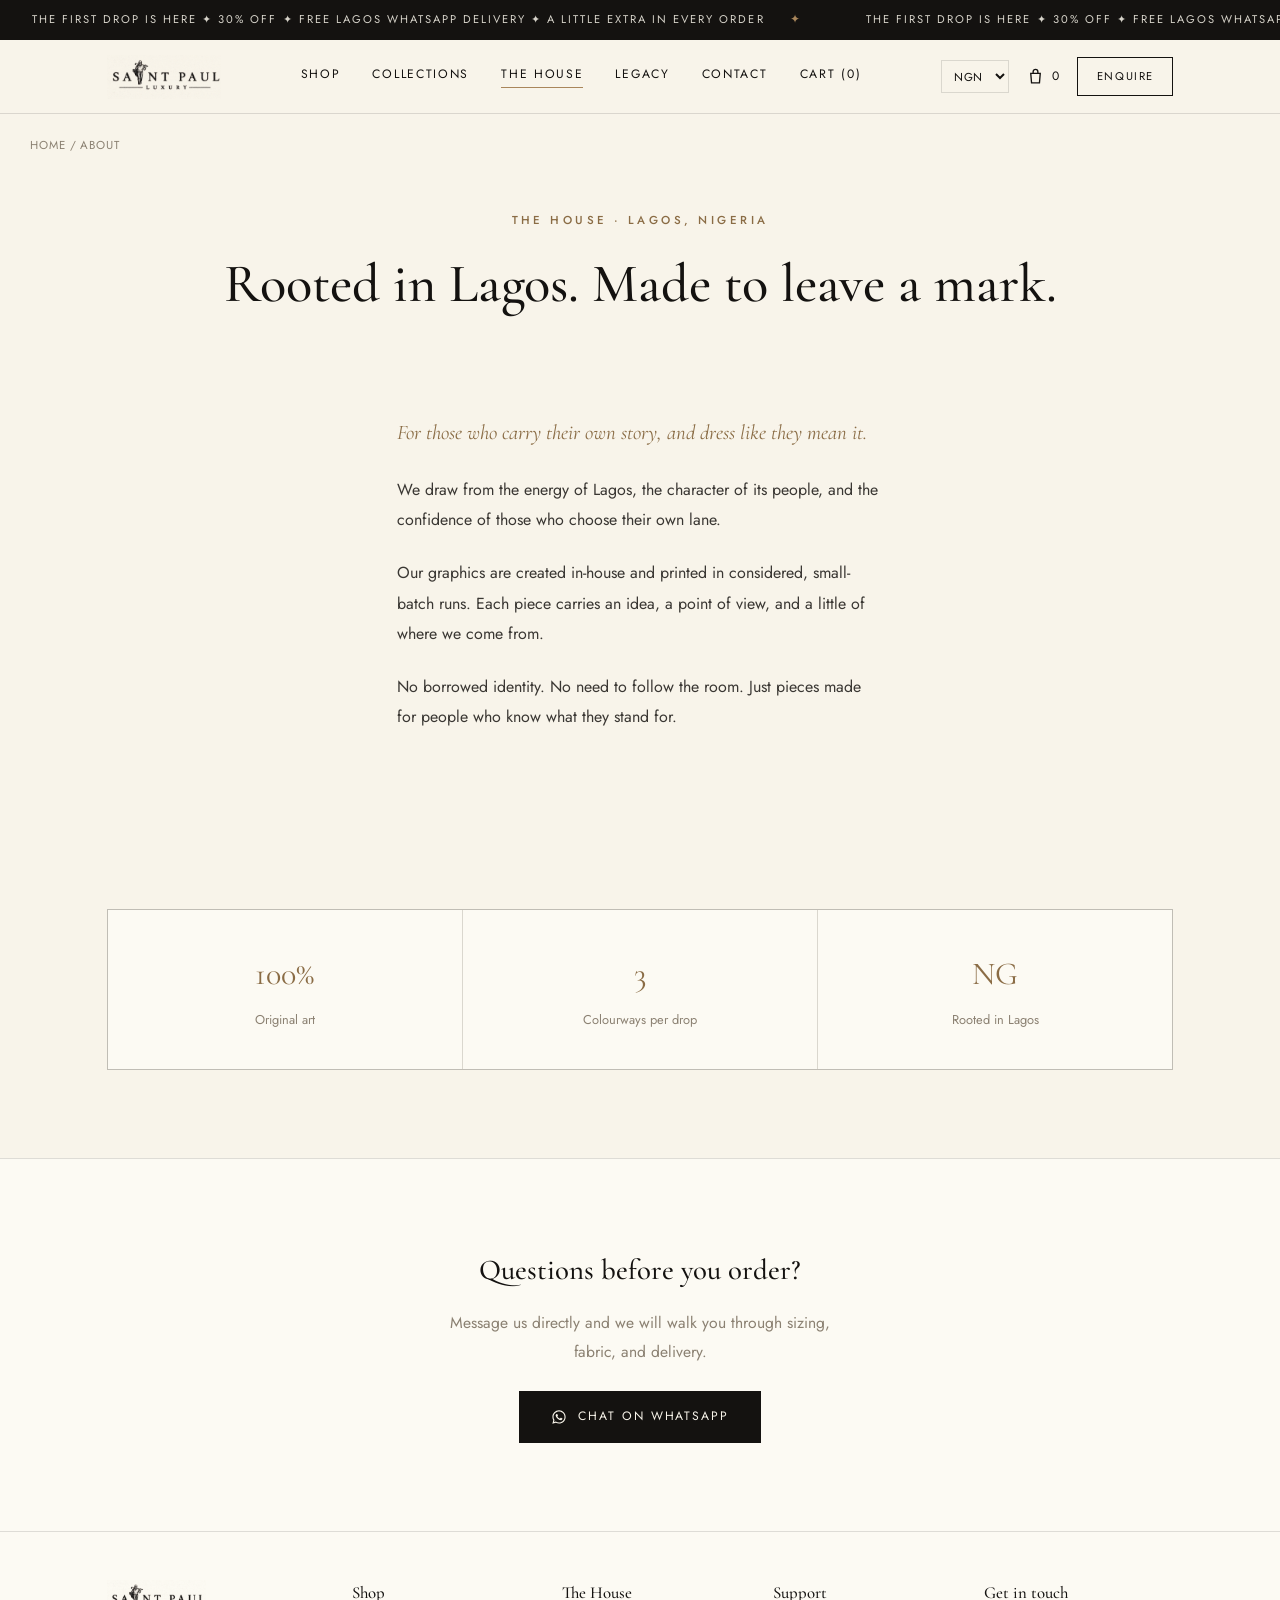
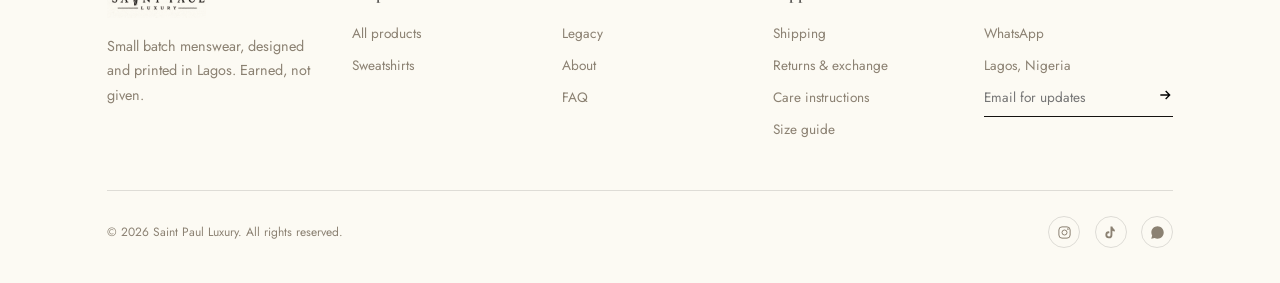
==== commit d1aaf570: "QA pass: fix stale product references, verify pricing/offers/journey - about.html: fix the "2 Colour" ====
--- a/about.html
+++ b/about.html
@@ -83,7 +83,7 @@
         <p style="max-width:none;">Original art</p>
       </div>
       <div class="proof-tile" style="aspect-ratio:auto; padding:2.4rem 1.4rem;">
-        <p style="font-family:'Cormorant Garamond',serif; font-size:2rem; color:var(--gold-deep); max-width:none;">2</p>
+        <p style="font-family:'Cormorant Garamond',serif; font-size:2rem; color:var(--gold-deep); max-width:none;">3</p>
         <p style="max-width:none;">Colourways per drop</p>
       </div>
       <div class="proof-tile" style="aspect-ratio:auto; padding:2.4rem 1.4rem;">
@@ -114,8 +114,6 @@
         <h4>Shop</h4>
         <a href="shop.html">All products</a>
         <a href="shop.html?category=Sweatshirts">Sweatshirts</a>
-        <a href="shop.html?category=Headwear">Headwear</a>
-        <a href="shop.html?category=Shorts">Shorts</a>
       </div>
       <div class="foot-col">
         <h4>The House</h4>
